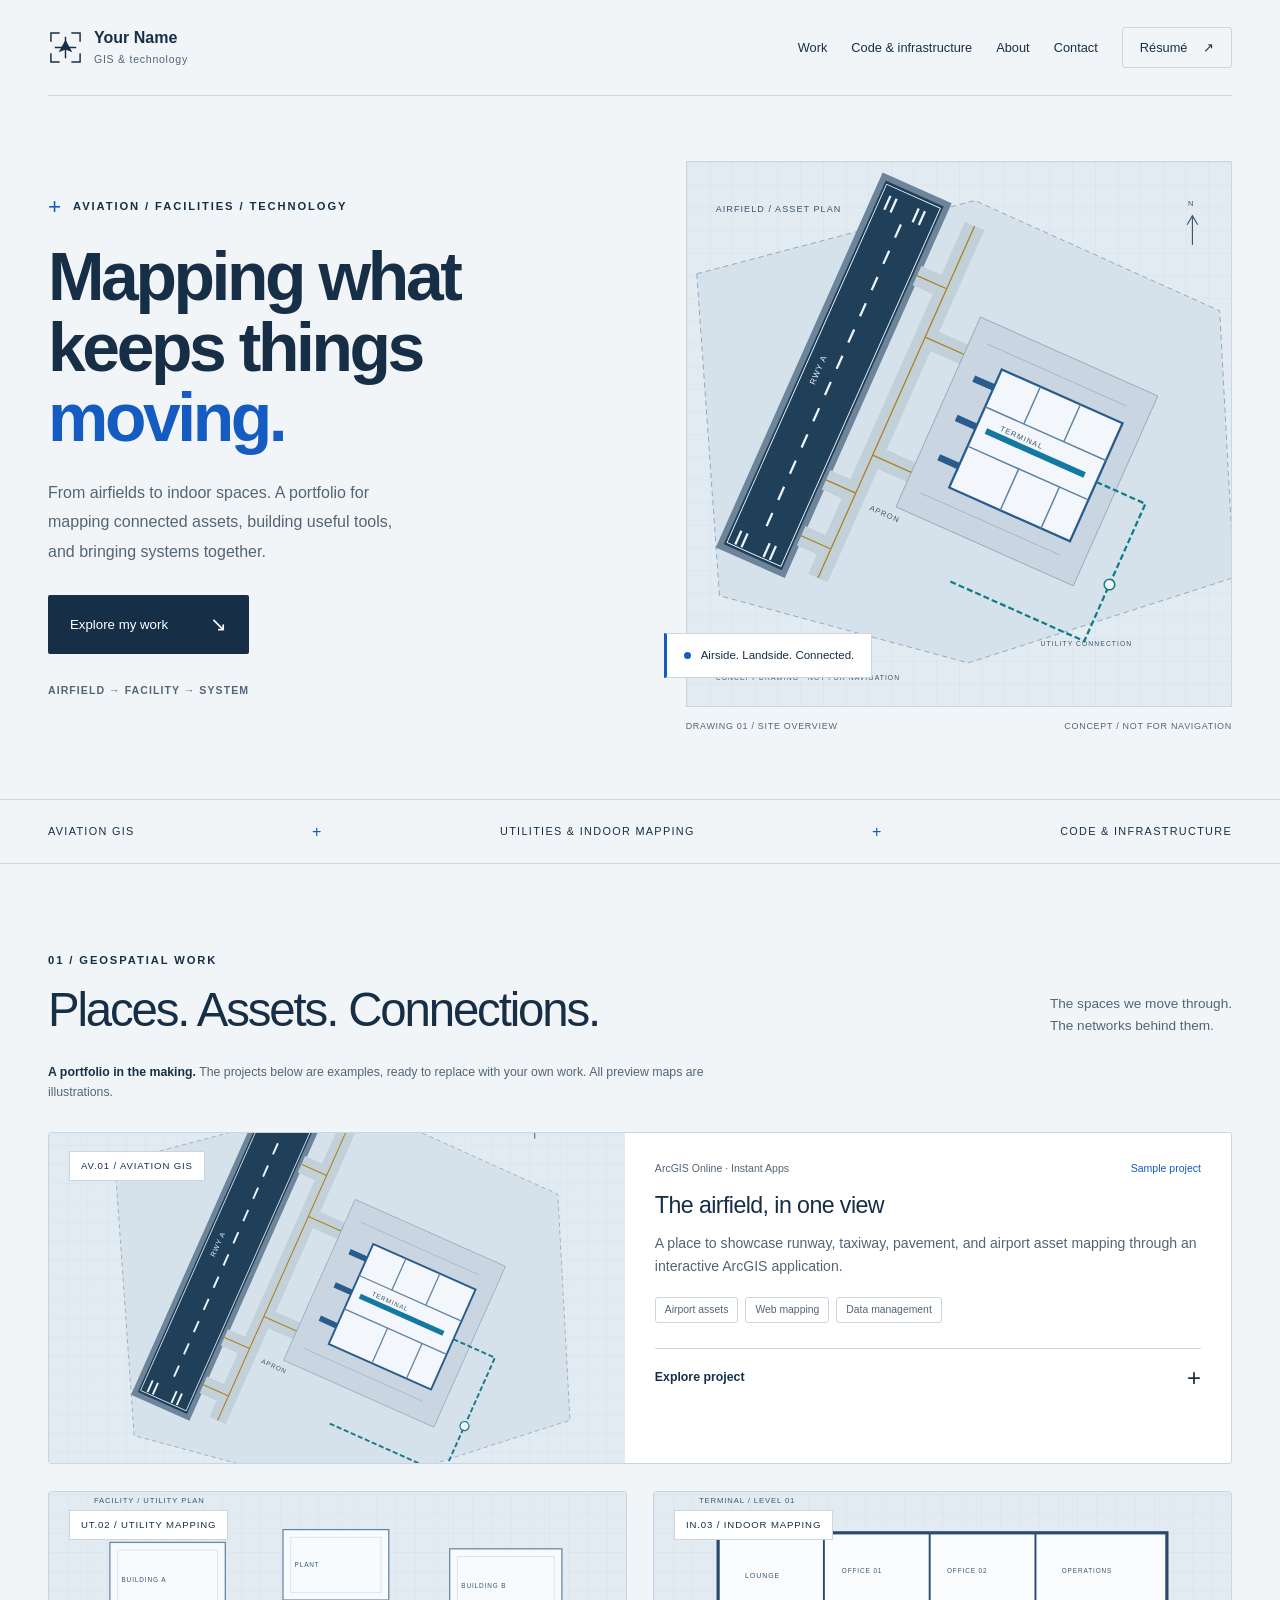
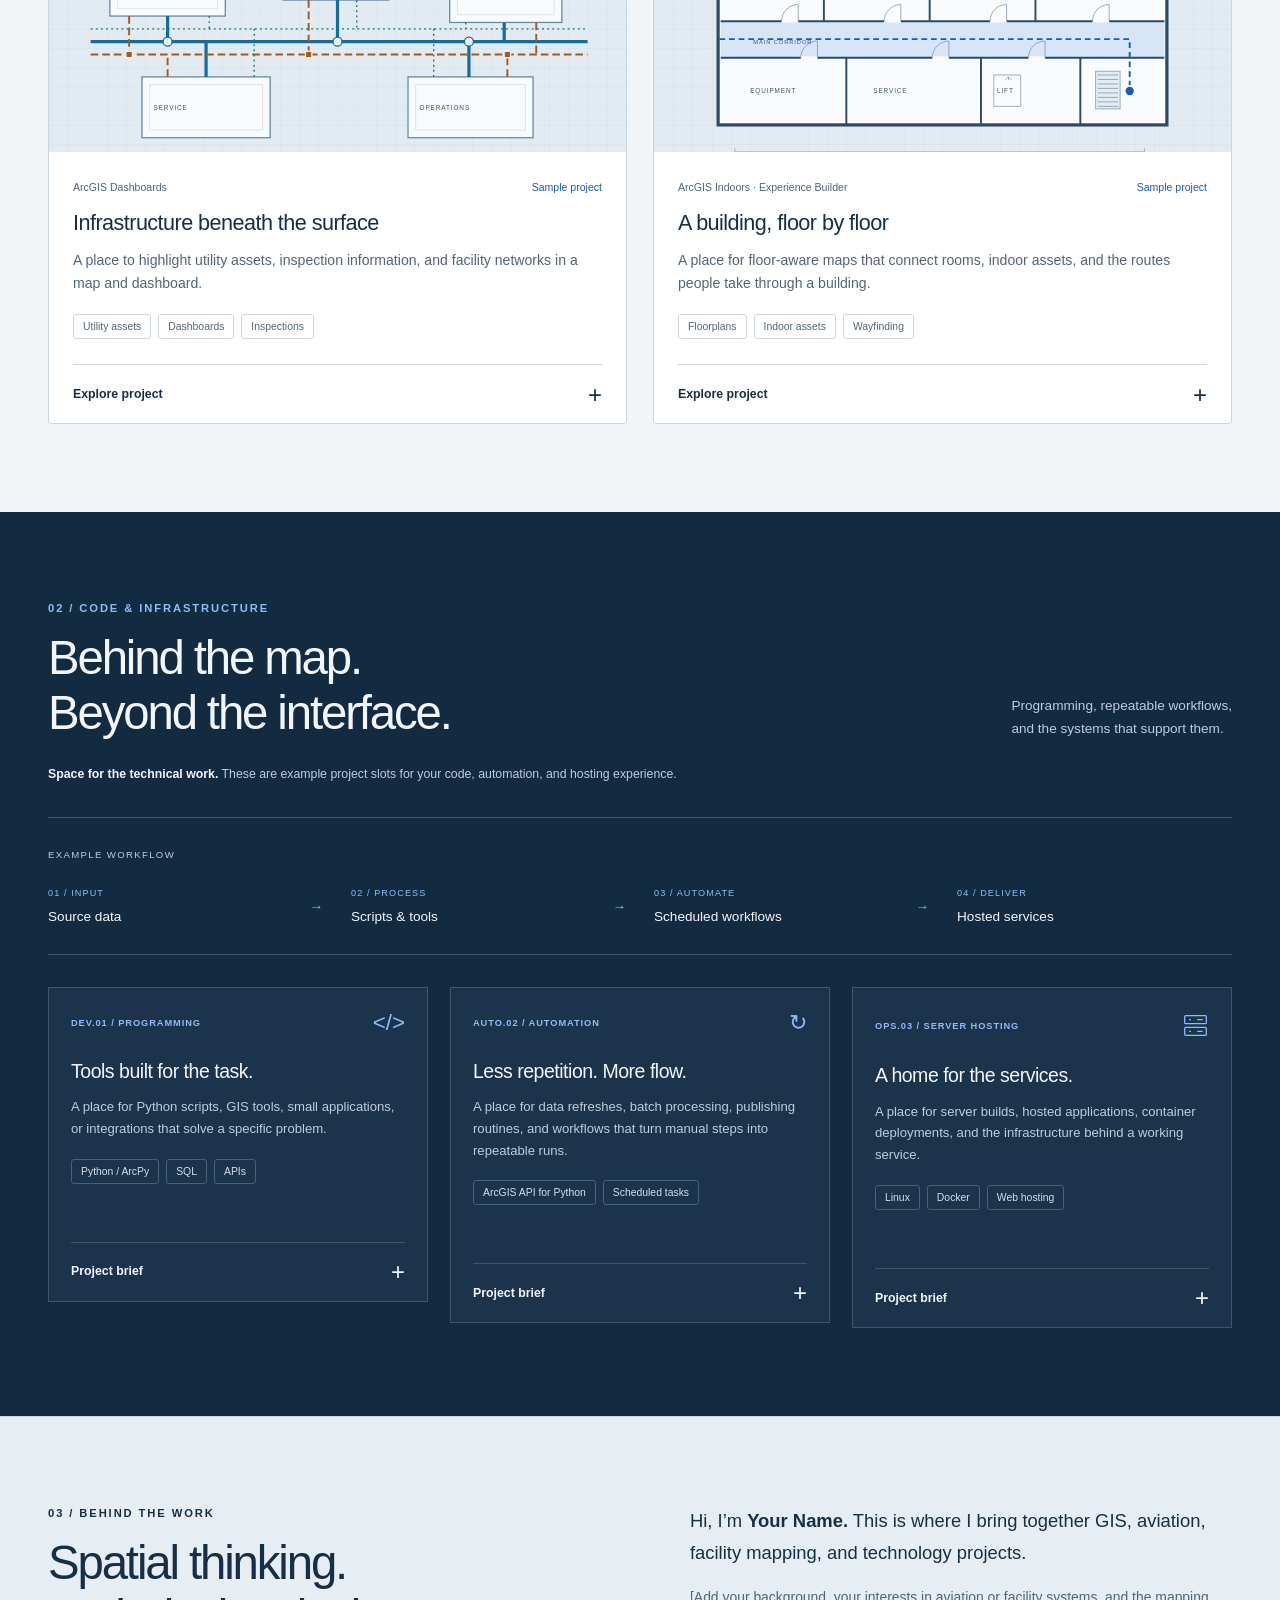
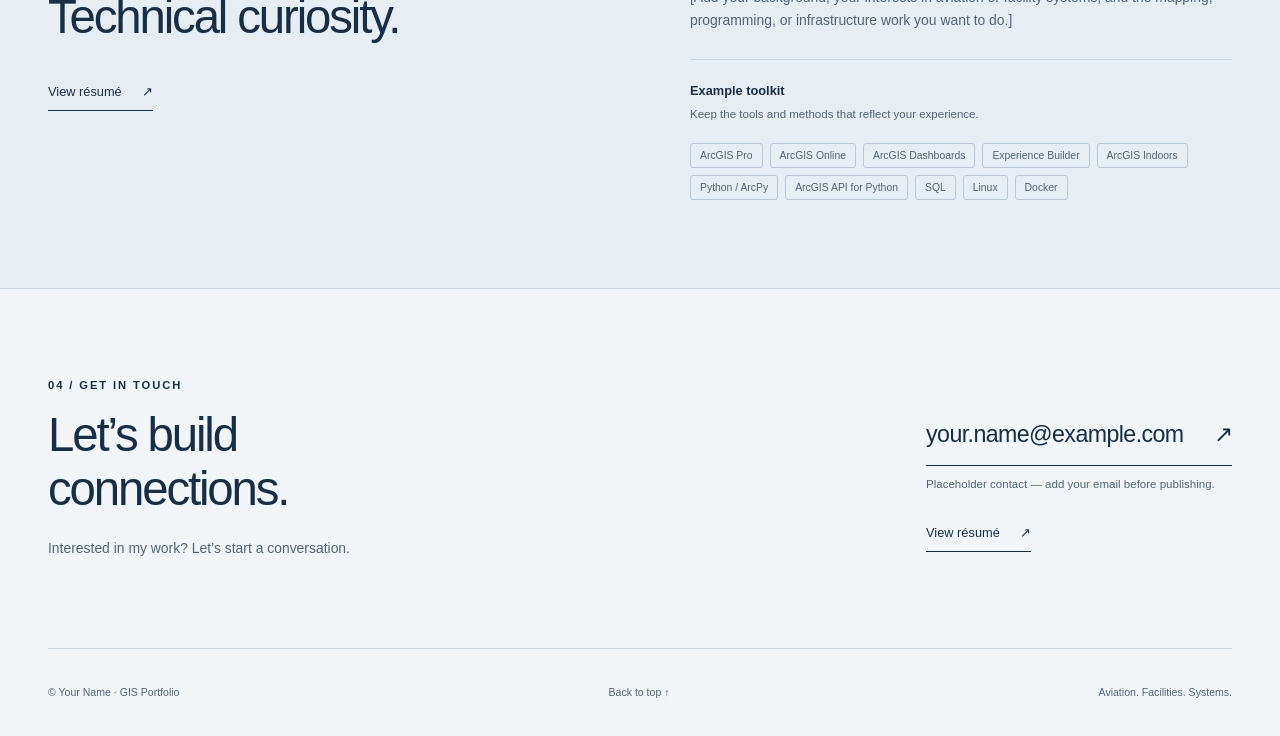
==== index.html @ e813aabb "Inital Template/Design Layout" ====
<!doctype html>
<html lang="en">
<head>
  <meta charset="utf-8">
  <meta name="viewport" content="width=device-width, initial-scale=1">
  <!-- PERSONALIZE: Update your name and description here and throughout the page. -->
  <title>Your Name — GIS Portfolio</title>
  <meta name="description" content="A GIS and technology portfolio by Your Name, focused on aviation, utilities, indoor mapping, programming, automation, and infrastructure.">
  <meta name="theme-color" content="#f2f5f7">
  <link rel="icon" href="assets/favicon.svg" type="image/svg+xml">
  <link rel="stylesheet" href="styles.css">
</head>
<body>
  <a class="skip-link" href="#main">Skip to content</a>
  <header class="site-header wrap">
    <a class="brand" href="./" aria-label="Your Name, home">
      <svg class="brand-mark" viewBox="0 0 36 36" fill="none" aria-hidden="true"><path d="M3 12V3h9m12 0h9v9M3 24v9h9m12 0h9v-9M18 7v22M7 18h22" stroke="currentColor" stroke-width="1.5"/><path d="m18 10 7 13-7-3-7 3Z" fill="currentColor"/></svg>
      <span>Your Name<span class="brand-subtitle">GIS &amp; technology</span></span>
    </a>
    <nav aria-label="Main navigation">
      <a href="#work">Work</a>
      <a href="#systems">Code &amp; infrastructure</a>
      <a href="#about">About</a>
      <a href="#contact">Contact</a>
      <a class="nav-resume" href="resume.html">Résumé <span aria-hidden="true">↗</span></a>
    </nav>
  </header>

  <main id="main">
    <section class="hero wrap" aria-labelledby="hero-title">
      <div class="hero-copy">
        <p class="eyebrow"><span class="tiny-cross" aria-hidden="true">+</span> Aviation / Facilities / Technology</p>
        <h1 id="hero-title">Mapping what<br>keeps things<br><span>moving.</span></h1>
        <p class="hero-description">From airfields to indoor spaces. A portfolio for mapping connected assets, building useful tools, and bringing systems together.</p>
        <a class="button" href="#work">Explore my work <span aria-hidden="true">↘</span></a>
        <p class="hero-footnote">AIRFIELD → FACILITY → SYSTEM</p>
      </div>
      <figure class="hero-map">
        <img src="assets/airfield.svg" width="900" height="720" alt="Conceptual airport site plan showing a runway, taxiway, terminal floorplan, and utility connections. Illustrative only; not for navigation.">
        <div class="map-label"><span class="map-dot" aria-hidden="true"></span> Airside. Landside. Connected.</div>
        <figcaption><span>DRAWING 01 / SITE OVERVIEW</span><span>CONCEPT / NOT FOR NAVIGATION</span></figcaption>
      </figure>
    </section>

    <div class="discipline-strip"><div class="wrap"><span>Aviation GIS</span><span aria-hidden="true">+</span><span>Utilities &amp; indoor mapping</span><span aria-hidden="true">+</span><span>Code &amp; infrastructure</span></div></div>

    <section class="work wrap section" id="work" aria-labelledby="work-title">
      <div class="section-heading"><div><p class="eyebrow">01 / Geospatial work</p><h2 id="work-title">Places. Assets. Connections.</h2></div><p>The spaces we move through.<br>The networks behind them.</p></div>
      <p class="template-note"><strong>A portfolio in the making.</strong> The projects below are examples, ready to replace with your own work. All preview maps are illustrations.</p>

      <!-- PROJECT 1: Duplicate an entire article to add a project. See README.md for embedding. -->
      <article class="project" id="project-web-map">
        <div class="project-preview"><img src="assets/airfield.svg" width="900" height="720" alt="Illustrative airport asset plan with a runway, parallel taxiway, apron, and terminal."><span class="preview-label">AV.01 / AVIATION GIS</span></div>
        <div class="project-body">
          <div class="project-meta"><span>ArcGIS Online · Instant Apps</span><span>Sample project</span></div>
          <h3>The airfield, in one view</h3>
          <p>A place to showcase runway, taxiway, pavement, and airport asset mapping through an interactive ArcGIS application.</p>
          <ul class="tags" aria-label="Example methods"><li>Airport assets</li><li>Web mapping</li><li>Data management</li></ul>
          <details class="project-details">
            <summary>Explore project <span class="disclosure-icon" aria-hidden="true">+</span></summary>
            <div class="project-expanded">
              <p class="eyebrow">Project brief</p><h4>Connecting airport assets to their location.</h4>
              <p>Describe your airport mapping project, your role, and the assets involved. Explain how you organized the data, checked its quality, and made it useful to the intended audience. Add your findings and limitations.</p>
              <div class="embed-placeholder"><span class="embed-symbol" aria-hidden="true">⌖</span><strong>Your interactive map goes here</strong><p>Replace this panel with your ArcGIS embed. Instructions are in the README.</p></div>
              <!-- EMBED 1: Delete the placeholder div above, replace PASTE_EMBED_URL_HERE below
                   with the src URL from ArcGIS's iframe embed code, then uncomment both elements.
              <iframe class="arcgis-embed" src="PASTE_EMBED_URL_HERE" title="Interactive airport asset map" loading="lazy" allowfullscreen></iframe>
              <a class="text-link" href="PASTE_PUBLIC_APP_URL_HERE" target="_blank" rel="noopener noreferrer">Open full-screen map <span aria-hidden="true">↗</span><span class="sr-only"> (opens in a new tab)</span></a>
              -->
              <dl class="project-facts"><div><dt>Tools</dt><dd>Example: ArcGIS Pro, ArcGIS Online</dd></div><div><dt>Data &amp; credits</dt><dd>Add source names, dates, and attribution.</dd></div></dl>
            </div>
          </details>
        </div>
      </article>

      <div class="project-grid">
        <article class="project" id="project-dashboard">
          <div class="project-preview"><img src="assets/utilities.svg" width="900" height="520" alt="Conceptual utility plan with separately labeled water, power, and communications routes connecting facility buildings."><span class="preview-label">UT.02 / UTILITY MAPPING</span></div>
          <div class="project-body">
            <div class="project-meta"><span>ArcGIS Dashboards</span><span>Sample project</span></div>
            <h3>Infrastructure beneath the surface</h3>
            <p>A place to highlight utility assets, inspection information, and facility networks in a map and dashboard.</p>
            <ul class="tags" aria-label="Example methods"><li>Utility assets</li><li>Dashboards</li><li>Inspections</li></ul>
            <details class="project-details">
              <summary>Explore project <span class="disclosure-icon" aria-hidden="true">+</span></summary>
              <div class="project-expanded">
                <h4>Where are the assets, and how do they connect?</h4><p>Describe the utility systems you mapped, how you structured asset and inspection data, and the questions your dashboard helps answer. Explain your role, data quality checks, and project limitations.</p>
                <div class="embed-placeholder"><span class="embed-symbol" aria-hidden="true">▥</span><strong>Your dashboard goes here</strong><p>Add your public ArcGIS Dashboard using the snippet in this section’s HTML.</p></div>
                <!-- EMBED 2: Delete the placeholder above, replace both URLs, and uncomment.
                <iframe class="arcgis-embed" src="https://www.arcgis.com/apps/dashboards/YOUR_DASHBOARD_ID" title="Utility asset dashboard" loading="lazy" allowfullscreen></iframe>
                <a class="text-link" href="https://www.arcgis.com/apps/dashboards/YOUR_DASHBOARD_ID" target="_blank" rel="noopener noreferrer">Open full-screen dashboard ↗<span class="sr-only"> (opens in a new tab)</span></a>
                -->
              </div>
            </details>
          </div>
        </article>
        <article class="project" id="project-indoors">
          <div class="project-preview"><img src="assets/floorplan.svg" width="900" height="520" alt="Illustrative indoor floorplan with labeled rooms, an accessible corridor route, stairs, and an elevator."><span class="preview-label">IN.03 / INDOOR MAPPING</span></div>
          <div class="project-body">
            <div class="project-meta"><span>ArcGIS Indoors · Experience Builder</span><span>Sample project</span></div>
            <h3>A building, floor by floor</h3>
            <p>A place for floor-aware maps that connect rooms, indoor assets, and the routes people take through a building.</p>
            <ul class="tags" aria-label="Example methods"><li>Floorplans</li><li>Indoor assets</li><li>Wayfinding</li></ul>
            <details class="project-details">
              <summary>Explore project <span class="disclosure-icon" aria-hidden="true">+</span></summary>
              <div class="project-expanded">
                <h4>From building drawings to usable indoor maps.</h4><p>Explain how you prepared floorplans, organized levels and spaces, and connected indoor assets to their locations. Add your role, source drawing credits, and what the finished map helps people do.</p>
                <div class="embed-placeholder"><span class="embed-symbol" aria-hidden="true">≋</span><strong>Your indoor mapping app goes here</strong><p>Add your published ArcGIS app using the snippet in this section’s HTML.</p></div>
                <!-- EMBED 3: Delete the placeholder above, replace both URLs, and uncomment.
                <iframe class="arcgis-embed" src="PASTE_PUBLIC_INDOOR_APP_URL_HERE" title="Interactive indoor facility map" loading="lazy" allowfullscreen></iframe>
                <a class="text-link" href="PASTE_PUBLIC_INDOOR_APP_URL_HERE" target="_blank" rel="noopener noreferrer">Open full-screen indoor map ↗<span class="sr-only"> (opens in a new tab)</span></a>
                -->
              </div>
            </details>
          </div>
        </article>
      </div>
    </section>

    <section class="systems-section" id="systems" aria-labelledby="systems-title"><div class="wrap section">
      <div class="section-heading"><div><p class="eyebrow">02 / Code &amp; infrastructure</p><h2 id="systems-title">Behind the map.<br>Beyond the interface.</h2></div><p>Programming, repeatable workflows,<br>and the systems that support them.</p></div>
      <p class="template-note"><strong>Space for the technical work.</strong> These are example project slots for your code, automation, and hosting experience.</p>
      <div class="workflow" aria-label="Illustrative workflow: source data to scripts and tools, scheduled workflows, and hosted services">
        <span class="workflow-label">EXAMPLE WORKFLOW</span>
        <ol><li><span>01 / INPUT</span>Source data</li><li><span>02 / PROCESS</span>Scripts &amp; tools</li><li><span>03 / AUTOMATE</span>Scheduled workflows</li><li><span>04 / DELIVER</span>Hosted services</li></ol>
      </div>
      <div class="systems-grid">
        <!-- TECH PROJECTS: Replace the example brief and add repository/documentation links in each card. -->
        <article class="system-card">
          <div class="system-card-top"><span class="eyebrow">DEV.01 / Programming</span><span class="system-symbol" aria-hidden="true">&lt;/&gt;</span></div>
          <h3>Tools built for the task.</h3><p>A place for Python scripts, GIS tools, small applications, or integrations that solve a specific problem.</p>
          <ul class="tags" aria-label="Example technologies"><li>Python / ArcPy</li><li>SQL</li><li>APIs</li></ul>
          <details class="project-details"><summary>Project brief <span class="disclosure-icon" aria-hidden="true">+</span></summary><div class="project-expanded"><h4>Show the problem and the code.</h4><p>Add the problem you solved, your implementation, inputs and outputs, and an example of the tool in use. Link to a repository or a documented code sample you can share.</p>
          <!-- PERSONALIZE: Replace the URL and uncomment when you have a public repository.
          <a class="text-link" href="PASTE_REPOSITORY_URL_HERE" target="_blank" rel="noopener noreferrer">View repository ↗<span class="sr-only"> (opens in a new tab)</span></a>
          -->
          </div></details>
        </article>
        <article class="system-card">
          <div class="system-card-top"><span class="eyebrow">AUTO.02 / Automation</span><span class="system-symbol" aria-hidden="true">↻</span></div>
          <h3>Less repetition. More flow.</h3><p>A place for data refreshes, batch processing, publishing routines, and workflows that turn manual steps into repeatable runs.</p>
          <ul class="tags" aria-label="Example technologies"><li>ArcGIS API for Python</li><li>Scheduled tasks</li></ul>
          <details class="project-details"><summary>Project brief <span class="disclosure-icon" aria-hidden="true">+</span></summary><div class="project-expanded"><h4>Make the workflow visible.</h4><p>Explain the trigger, processing steps, validation, logging, and recovery behavior. Include a workflow diagram or script and describe a result you can demonstrate.</p>
          <!-- PERSONALIZE: Replace the URL and uncomment when documentation is ready.
          <a class="text-link" href="PASTE_WORKFLOW_DOCUMENTATION_URL_HERE" target="_blank" rel="noopener noreferrer">View workflow ↗<span class="sr-only"> (opens in a new tab)</span></a>
          -->
          </div></details>
        </article>
        <article class="system-card">
          <div class="system-card-top"><span class="eyebrow">OPS.03 / Server hosting</span><svg class="system-symbol" viewBox="0 0 30 30" fill="none" aria-hidden="true"><rect x="3" y="4" width="24" height="9" rx="1"/><rect x="3" y="17" width="24" height="9" rx="1"/><path d="M8 8.5h2m-2 13h2M17 8.5h6m-6 13h6"/></svg></div>
          <h3>A home for the services.</h3><p>A place for server builds, hosted applications, container deployments, and the infrastructure behind a working service.</p>
          <ul class="tags" aria-label="Example technologies"><li>Linux</li><li>Docker</li><li>Web hosting</li></ul>
          <details class="project-details"><summary>Project brief <span class="disclosure-icon" aria-hidden="true">+</span></summary><div class="project-expanded"><h4>Explain how the system fits together.</h4><p>Describe your hosting environment, deployment process, networking, monitoring, and backup approach. Add a sanitized architecture diagram and your contribution.</p>
          <!-- PERSONALIZE: Replace the URL and uncomment when documentation is ready.
          <a class="text-link" href="PASTE_ARCHITECTURE_DOCUMENTATION_URL_HERE" target="_blank" rel="noopener noreferrer">View architecture ↗<span class="sr-only"> (opens in a new tab)</span></a>
          -->
          </div></details>
        </article>
      </div>
    </div></section>

    <section class="about-section" id="about" aria-labelledby="about-title"><div class="wrap about-layout section">
      <div><p class="eyebrow">03 / Behind the work</p><h2 id="about-title">Spatial thinking.<br>Technical curiosity.</h2><a class="text-link" href="resume.html">View résumé <span aria-hidden="true">↗</span></a></div>
      <div class="about-copy">
        <!-- PERSONALIZE: Replace the following paragraph with your own biography. -->
        <p class="intro">Hi, I’m <strong>Your Name.</strong> This is where I bring together GIS, aviation, facility mapping, and technology projects.</p>
        <p class="placeholder-copy">[Add your background, your interests in aviation or facility systems, and the mapping, programming, or infrastructure work you want to do.]</p>
        <div class="toolkit"><h3>Example toolkit</h3><p class="small-copy">Keep the tools and methods that reflect your experience.</p><ul class="tags"><li>ArcGIS Pro</li><li>ArcGIS Online</li><li>ArcGIS Dashboards</li><li>Experience Builder</li><li>ArcGIS Indoors</li><li>Python / ArcPy</li><li>ArcGIS API for Python</li><li>SQL</li><li>Linux</li><li>Docker</li></ul></div>
      </div>
    </div></section>

    <section class="contact wrap section" id="contact" aria-labelledby="contact-title">
      <p class="eyebrow">04 / Get in touch</p><div class="contact-layout"><div><h2 id="contact-title">Let’s build<br>connections.</h2><p>Interested in my work? Let’s start a conversation.</p></div>
      <div class="contact-links">
        <!-- PERSONALIZE: Replace the example email. Add your LinkedIn, GitHub, or AGOL profile here. -->
        <a class="contact-email" href="mailto:your.name@example.com">your.name@example.com <span aria-hidden="true">↗</span></a>
        <p class="small-copy">Placeholder contact — add your email before publishing.</p>
        <a class="text-link" href="resume.html">View résumé <span aria-hidden="true">↗</span></a>
      </div></div>
    </section>
  </main>
  <footer class="wrap site-footer"><p>© Your Name · GIS Portfolio</p><a href="#main">Back to top <span aria-hidden="true">↑</span></a><p>Aviation. Facilities. Systems.</p></footer>
</body>
</html>
---- styles.css ----
/* Personalize the palette here. Everything works without a build step or JavaScript. */
:root {
  color-scheme: light;
  --paper: #f2f5f7;
  --ink: #172f46;
  --muted: #526576;
  --line: #ccd6df;
  --accent: #145bc2;
  --soft: #e6edf3;
  --white: #ffffff;
  --font: -apple-system, BlinkMacSystemFont, "Segoe UI", Helvetica, Arial, sans-serif;
}
* { box-sizing: border-box; }
html { scroll-behavior: smooth; scroll-padding-top: 2rem; }
body { margin: 0; background: var(--paper); color: var(--ink); font: 1rem/1.65 var(--font); -webkit-font-smoothing: antialiased; }
a { color: inherit; text-underline-offset: .25em; }
button, a, summary { -webkit-tap-highlight-color: transparent; }
a:focus-visible, summary:focus-visible { outline: 3px solid var(--accent); outline-offset: 5px; }
::selection { background: #c9dffa; color: #172f46; }
img { display: block; max-width: 100%; height: auto; }
figure, p, h1, h2, h3, h4 { margin: 0; }
.wrap { width: min(1200px, calc(100% - 96px)); margin-inline: auto; }
.section { padding-block: 88px; }
.eyebrow { font: 600 .7rem/1.6 var(--font); text-transform: uppercase; letter-spacing: .17em; }
.site-header { display: flex; align-items: center; justify-content: space-between; gap: 24px; padding-block: 27px; border-bottom: 1px solid var(--line); }
.brand { display: inline-flex; align-items: center; gap: 11px; text-decoration: none; line-height: 1.3; font-weight: 650; }
.brand-mark { width: 35px; height: 35px; }
.brand-subtitle { display: block; font-size: .66rem; letter-spacing: .07em; font-weight: 400; color: var(--muted); margin-top: 4px; }
nav { display: flex; align-items: center; gap: 24px; }
nav a { padding-block: 10px; font-size: .8rem; text-decoration: none; }
nav a:hover { color: var(--accent); text-decoration: underline; }
nav .nav-resume { border: 1px solid var(--line); padding: 9px 17px; border-radius: 3px; }
.nav-resume span { margin-inline-start: 12px; }
.hero { display: grid; grid-template-columns: 1.05fr 1fr; align-items: center; gap: 64px; padding-block: 65px; }
.hero .eyebrow { display: flex; align-items: center; gap: 10px; }
.tiny-cross { font-size: 1.4rem; line-height: 1; color: var(--accent); font-weight: 400; }
h1 { font-size: clamp(3.3rem, 5.3vw, 4.8rem); line-height: 1.04; font-weight: 650; letter-spacing: -.05em; margin-block: 24px; }
h1 span { color: var(--accent); }
.hero-description { font-size: 1rem; color: var(--muted); max-width: 365px; line-height: 1.85; }
.button { display: inline-flex; gap: 42px; align-items: center; justify-content: space-between; background: var(--ink); color: var(--white); text-decoration: none; padding: 13px 22px; font-size: .83rem; margin-top: 29px; border-radius: 2px; transition: background .2s; }
.button:hover { background: var(--accent); }
.button span { font-size: 1.25rem; }
.hero-footnote { margin-top: 29px; color: var(--muted); font: 600 .66rem/1.5 var(--font); letter-spacing: .1em; }
.hero-map { position: relative; min-width: 0; }
.hero-map > img { width: 100%; aspect-ratio: 1; object-fit: cover; border: 1px solid var(--line); }
.map-label { position: absolute; bottom: 56px; inset-inline-start: -22px; background: var(--white); border: 1px solid var(--line); border-inline-start: 3px solid var(--accent); padding: 12px 17px; font-size: .72rem; display: flex; gap: 10px; align-items: center; }
.map-dot { background: var(--accent); width: 7px; height: 7px; border-radius: 50%; }
.hero-map figcaption { display: flex; justify-content: space-between; gap: 12px; font: 500 .56rem/1.6 var(--font); letter-spacing: .08em; color: var(--muted); padding-top: 12px; }
.discipline-strip { border-block: 1px solid var(--line); }
.discipline-strip .wrap { display: flex; justify-content: space-between; align-items: center; gap: 20px; padding-block: 19px; font: .68rem/1.6 var(--font); letter-spacing: .12em; text-transform: uppercase; }
.discipline-strip span[aria-hidden] { font-size: 1rem; color: var(--accent); }
.section-heading { display: flex; justify-content: space-between; align-items: end; gap: 25px; margin-bottom: 24px; }
h2 { font-size: clamp(2.2rem, 3.7vw, 3.1rem); font-weight: 500; line-height: 1.15; letter-spacing: -.045em; margin-top: 13px; }
.section-heading > p { font-size: .85rem; color: var(--muted); }
.template-note { margin-bottom: 30px; font-size: .77rem; color: var(--muted); max-width: 690px; }
.template-note strong { color: var(--ink); font-weight: 600; }
.project { min-width: 0; background: var(--white); border: 1px solid var(--line); border-radius: 3px; overflow: hidden; }
.project-preview { position: relative; overflow: hidden; background: #e1eaf2; }
.project-preview img { width: 100%; height: 310px; object-fit: cover; }
.preview-label { position: absolute; top: 18px; inset-inline-start: 20px; background: var(--white); border: 1px solid var(--line); padding: 6px 11px; font-size: .6rem; letter-spacing: .09em; }
.project-body { padding: 27px 30px 0; }
.project-meta { display: flex; flex-wrap: wrap; gap: 8px 24px; justify-content: space-between; color: var(--muted); font-size: .66rem; }
.project-meta span:last-child { color: var(--accent); }
h3 { font-size: 1.45rem; font-weight: 500; letter-spacing: -.025em; line-height: 1.3; margin-block: 12px; }
.project-body > p { color: var(--muted); font-size: .88rem; max-width: 670px; }
.tags { list-style: none; display: flex; flex-wrap: wrap; padding: 0; margin: 19px 0 25px; gap: 7px; }
.tags li { border: 1px solid var(--line); border-radius: 3px; padding: 3px 9px; font-size: .65rem; color: var(--muted); }
.project-details { border-top: 1px solid var(--line); }
summary { display: flex; align-items: center; justify-content: space-between; gap: 20px; min-height: 58px; cursor: pointer; font-size: .77rem; font-weight: 600; list-style: none; }
summary::-webkit-details-marker { display: none; }
summary:hover { color: var(--accent); }
.disclosure-icon { font-size: 1.5rem; font-weight: 400; transition: transform .2s; }
details[open] .disclosure-icon { transform: rotate(45deg); }
.project-expanded { border-top: 1px solid var(--line); padding-block: 24px 28px; }
.project-expanded h4 { font-size: 1.1rem; font-weight: 600; margin-bottom: 9px; }
.project-expanded .eyebrow { margin-bottom: 8px; }
.project-expanded p { font-size: .85rem; color: var(--muted); }
.project-expanded .text-link { margin-top: 16px; }
.embed-placeholder { display: flex; flex-direction: column; align-items: center; justify-content: center; text-align: center; gap: 8px; background: var(--paper); border: 1px dashed #adbdcc; min-height: 250px; padding: 30px; margin-block: 22px; }
.embed-placeholder strong { font-size: .9rem; font-weight: 500; }
.embed-placeholder p { max-width: 310px; font-size: .75rem; }
.embed-symbol { font-size: 2rem; color: var(--accent); }
/* All three ArcGIS types use this responsive embed frame. */
.arcgis-embed { display: block; border: 1px solid var(--line); width: 100%; height: 600px; margin-top: 22px; background: var(--soft); }
.arcgis-embed-story { height: 700px; }
.project-facts { display: grid; grid-template-columns: 1fr 1fr; gap: 20px; font-size: .75rem; border-top: 1px solid var(--line); margin: 24px 0 0; padding-top: 18px; }
.project-facts dt { font-weight: 600; margin-bottom: 5px; }
.project-facts dd { margin: 0; color: var(--muted); }
.project-grid { display: grid; grid-template-columns: 1fr 1fr; align-items: start; gap: 26px; margin-top: 27px; }
.project-grid .project-preview img { height: 260px; }
.project-grid .project-body { padding-inline: 24px; }
.project-grid h3 { font-size: 1.35rem; }
.about-section { background: var(--soft); border-block: 1px solid var(--line); }
.about-layout { display: grid; grid-template-columns: 1fr 1fr; gap: 100px; }
.about-layout h2 { margin-bottom: 28px; }
.text-link { display: inline-flex; gap: 20px; align-items: center; text-decoration: none; border-bottom: 1px solid var(--ink); padding-block: 8px; font-size: .8rem; }
.text-link:hover { color: var(--accent); border-color: var(--accent); }
.about-copy .intro { font-size: 1.15rem; line-height: 1.75; }
.intro strong { font-weight: 600; }
.placeholder-copy { margin-top: 17px; font-size: .87rem; color: var(--muted); }
.toolkit { margin-top: 27px; padding-top: 23px; border-top: 1px solid var(--line); }
.toolkit h3 { font-size: .8rem; font-weight: 600; margin: 0 0 5px; letter-spacing: 0; }
.toolkit .tags { margin-bottom: 0; }
.toolkit .tags li { border-color: #b9c9d8; }
.small-copy { font-size: .72rem; color: var(--muted); }
.contact-layout { display: flex; justify-content: space-between; align-items: center; gap: 50px; }
.contact h2 { margin-bottom: 20px; }
.contact-layout > div > p:not(.small-copy) { font-size: .87rem; color: var(--muted); }
.contact-links { min-width: 0; }
.contact-email { display: flex; gap: 30px; justify-content: space-between; font-size: clamp(1rem, 2vw, 1.45rem); letter-spacing: -.025em; border-bottom: 1px solid var(--ink); padding-block: 12px; text-decoration: none; overflow-wrap: anywhere; }
.contact-email:hover { color: var(--accent); }
.contact-links .small-copy { margin-top: 9px; }
.contact-links .text-link { margin-top: 20px; }
.site-footer { border-top: 1px solid var(--line); display: flex; align-items: center; justify-content: space-between; gap: 22px; padding-block: 25px; color: var(--muted); font-size: .66rem; }
.site-footer a { padding-block: 10px; text-decoration: none; }
.site-footer a:hover { text-decoration: underline; }
.skip-link { position: absolute; top: -100px; inset-inline-start: 20px; background: var(--ink); color: var(--white); padding: 12px 20px; z-index: 10; }
.skip-link:focus { top: 12px; }
.sr-only { position: absolute; width: 1px; height: 1px; padding: 0; margin: -1px; overflow: hidden; clip-path: inset(50%); white-space: nowrap; border: 0; }
/* The HTML résumé is usable now; replace its link with a PDF when ready. */
.resume-page { max-width: 850px; padding-block: 60px; }
.resume-page h1 { font-size: 3rem; margin-block: 35px 5px; }
.resume-page h2 { font-size: 1.35rem; margin: 0 0 15px; }
.resume-page section { padding-block: 28px; border-top: 1px solid var(--line); }
.resume-page > p { margin-bottom: 25px; }
.resume-page section p { color: var(--muted); margin-top: 8px; }
.resume-note { padding: 15px 20px; background: var(--soft); font-size: .85rem; }
.resume-subtitle { color: var(--muted); }
.systems-section { background: #132b41; color: #f2f6fb; }
.systems-section .section-heading > p, .systems-section .template-note { color: #bdcddd; }
.systems-section .template-note strong { color: #f2f6fb; }
.systems-section .eyebrow { color: #8fbbf7; }
.workflow { border-block: 1px solid #40566b; padding-block: 22px 26px; margin-block: 32px; }
.workflow-label { font-size: .6rem; letter-spacing: .14em; color: #bdcddd; }
.workflow ol { list-style: none; padding: 0; margin: 20px 0 0; display: grid; grid-template-columns: repeat(4, 1fr); gap: 28px; }
.workflow li { position: relative; font-size: .85rem; }
.workflow li span { display: block; margin-bottom: 5px; color: #8fbbf7; font-size: .57rem; letter-spacing: .12em; }
.workflow li:not(:last-child)::after { content: "→"; position: absolute; inset-inline-end: 0; top: 10px; color: #8fbbf7; }
.systems-grid { display: grid; grid-template-columns: repeat(3, minmax(0, 1fr)); gap: 22px; align-items: start; }
.system-card { min-width: 0; padding: 24px 22px 0; border: 1px solid #40566b; background: #1b344b; }
.system-card-top { display: flex; align-items: center; justify-content: space-between; gap: 14px; }
.system-card-top .eyebrow { font-size: .58rem; letter-spacing: .1em; }
.system-symbol { color: #8fbbf7; font-size: 1.4rem; font-weight: 500; line-height: 1; }
svg.system-symbol { width: 27px; height: 27px; stroke: currentColor; stroke-width: 1.4; }
.system-card h3 { font-size: 1.22rem; margin-top: 24px; }
.system-card > p, .system-card .project-expanded p { font-size: .82rem; color: #bdcddd; }
.system-card .tags { min-height: 58px; align-content: start; }
.system-card .tags li { color: #d2dfed; border-color: #48617a; }
.system-card .project-details, .system-card .project-expanded { border-color: #40566b; }
.system-card summary:hover { color: #a6ceff; }
.system-card .text-link { border-color: #a6ceff; }
.systems-section :focus-visible { outline-color: #a6ceff; }
@media (min-width: 1000px) {
  .work > .project { display: grid; grid-template-columns: .95fr 1fr; align-items: start; }
  .work > .project .project-preview { height: 100%; min-height: 330px; }
  .work > .project .project-preview img { height: 100%; position: absolute; inset: 0; }
}
@media (max-width: 900px) {
  .wrap { width: calc(100% - 56px); }
  .hero { gap: 35px; }
  h1 { font-size: clamp(2.8rem, 5.6vw, 4rem); }
  .hero-description { font-size: .9rem; }
  .map-label { inset-inline-start: -12px; font-size: .62rem; padding: 10px; }
  .hero-map figcaption { font-size: .48rem; }
  .section { padding-block: 65px; }
  .about-layout { gap: 55px; }
  nav { gap: 15px; }
  .systems-grid { grid-template-columns: 1fr; }
  .system-card .tags { min-height: 0; }
  .site-header { flex-wrap: wrap; }
  nav { flex-wrap: wrap; }
}
@media (max-width: 650px) {
  .wrap { width: calc(100% - 40px); }
  .site-header { position: relative; flex-wrap: wrap; gap: 17px; padding-block: 20px 13px; }
  .brand { font-size: .95rem; }
  nav { width: 100%; justify-content: space-between; gap: 12px; }
  nav a { font-size: .75rem; }
  nav .nav-resume { position: absolute; inset-inline-end: 0; top: 24px; padding: 8px 12px; }
  .hero { grid-template-columns: 1fr; padding-block: 43px 35px; gap: 35px; }
  h1 { font-size: clamp(3rem, 11vw, 4.5rem); }
  .hero-description { max-width: 400px; font-size: .97rem; }
  .hero-footnote { margin-top: 22px; }
  .hero-map > img { aspect-ratio: 1; }
  .hero-map figcaption { font-size: .52rem; }
  .map-label { bottom: 48px; inset-inline-start: 14px; font-size: .68rem; }
  .discipline-strip .wrap { gap: 10px; flex-wrap: wrap; justify-content: center; font-size: .58rem; letter-spacing: .04em; text-align: center; padding-block: 16px; }
  .discipline-strip span[aria-hidden] { font-size: .7rem; }
  .section { padding-block: 50px; }
  .section-heading { align-items: start; flex-direction: column; gap: 17px; }
  .project-grid { grid-template-columns: 1fr; gap: 24px; margin-top: 24px; }
  .project-preview img, .project-grid .project-preview img { height: 230px; }
  .project-body, .project-grid .project-body { padding: 22px 20px 0; }
  h3 { font-size: 1.3rem; }
  .project-meta { font-size: .63rem; }
  .about-layout { grid-template-columns: 1fr; gap: 30px; }
  .about-layout h2 { margin-bottom: 17px; }
  .contact-layout { flex-direction: column; align-items: stretch; gap: 25px; }
  .contact-email { font-size: 1.1rem; }
  .site-footer { flex-wrap: wrap; gap: 8px 20px; }
  .site-footer > p:last-child { width: 100%; }
  .arcgis-embed { height: 500px; }
  .arcgis-embed-story { height: 650px; }
  .project-facts { grid-template-columns: 1fr; }
  .workflow ol { grid-template-columns: 1fr 1fr; gap: 24px; }
  .workflow li:nth-child(2)::after { content: none; }
  .system-card { padding-inline: 20px; }
}
@media (prefers-reduced-motion: reduce) {
  html { scroll-behavior: auto; }
  *, *::before, *::after { transition: none !important; }
}
@media print {
  body { background: white; color: black; }
  .resume-page { width: 100%; max-width: none; padding: 0; }
  .resume-back, .resume-note { display: none; }
  .resume-page section { break-inside: avoid; }
  .resume-page h1 { margin-top: 0; }
  a { color: black; }
}
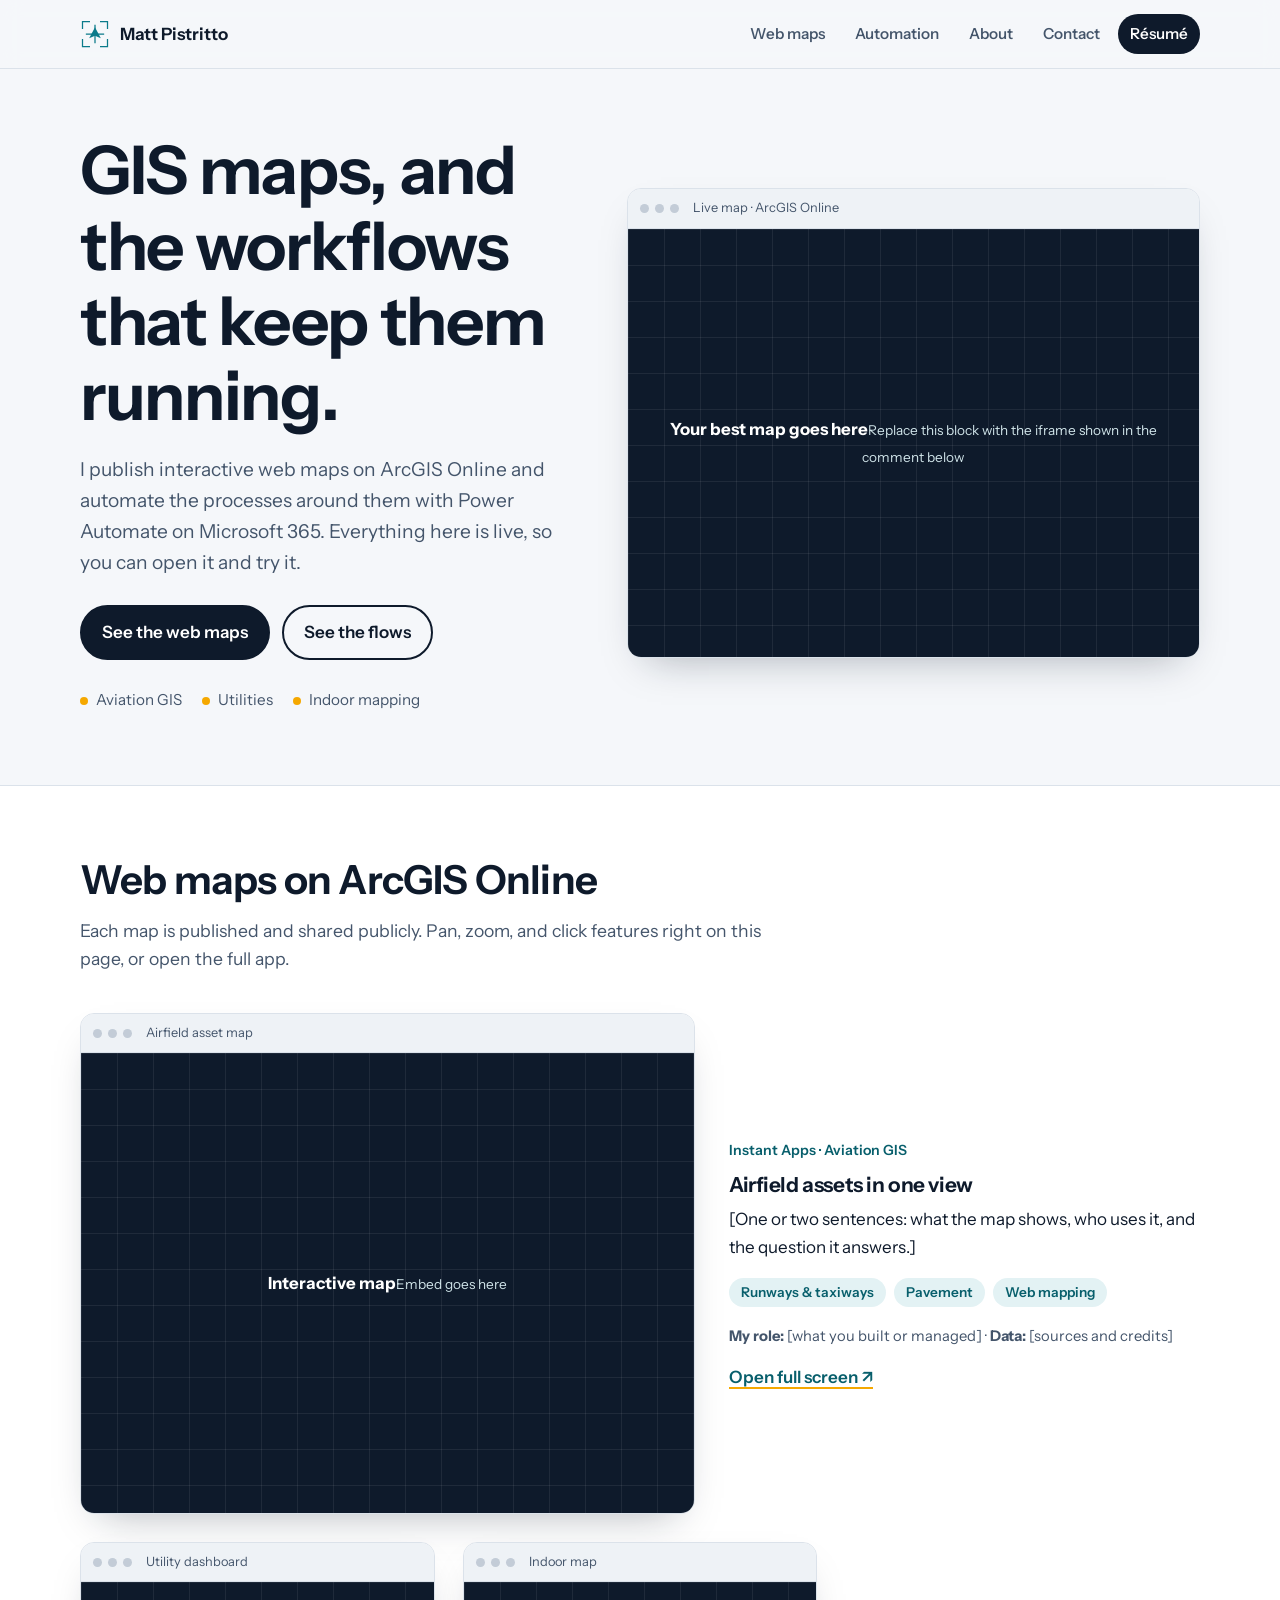
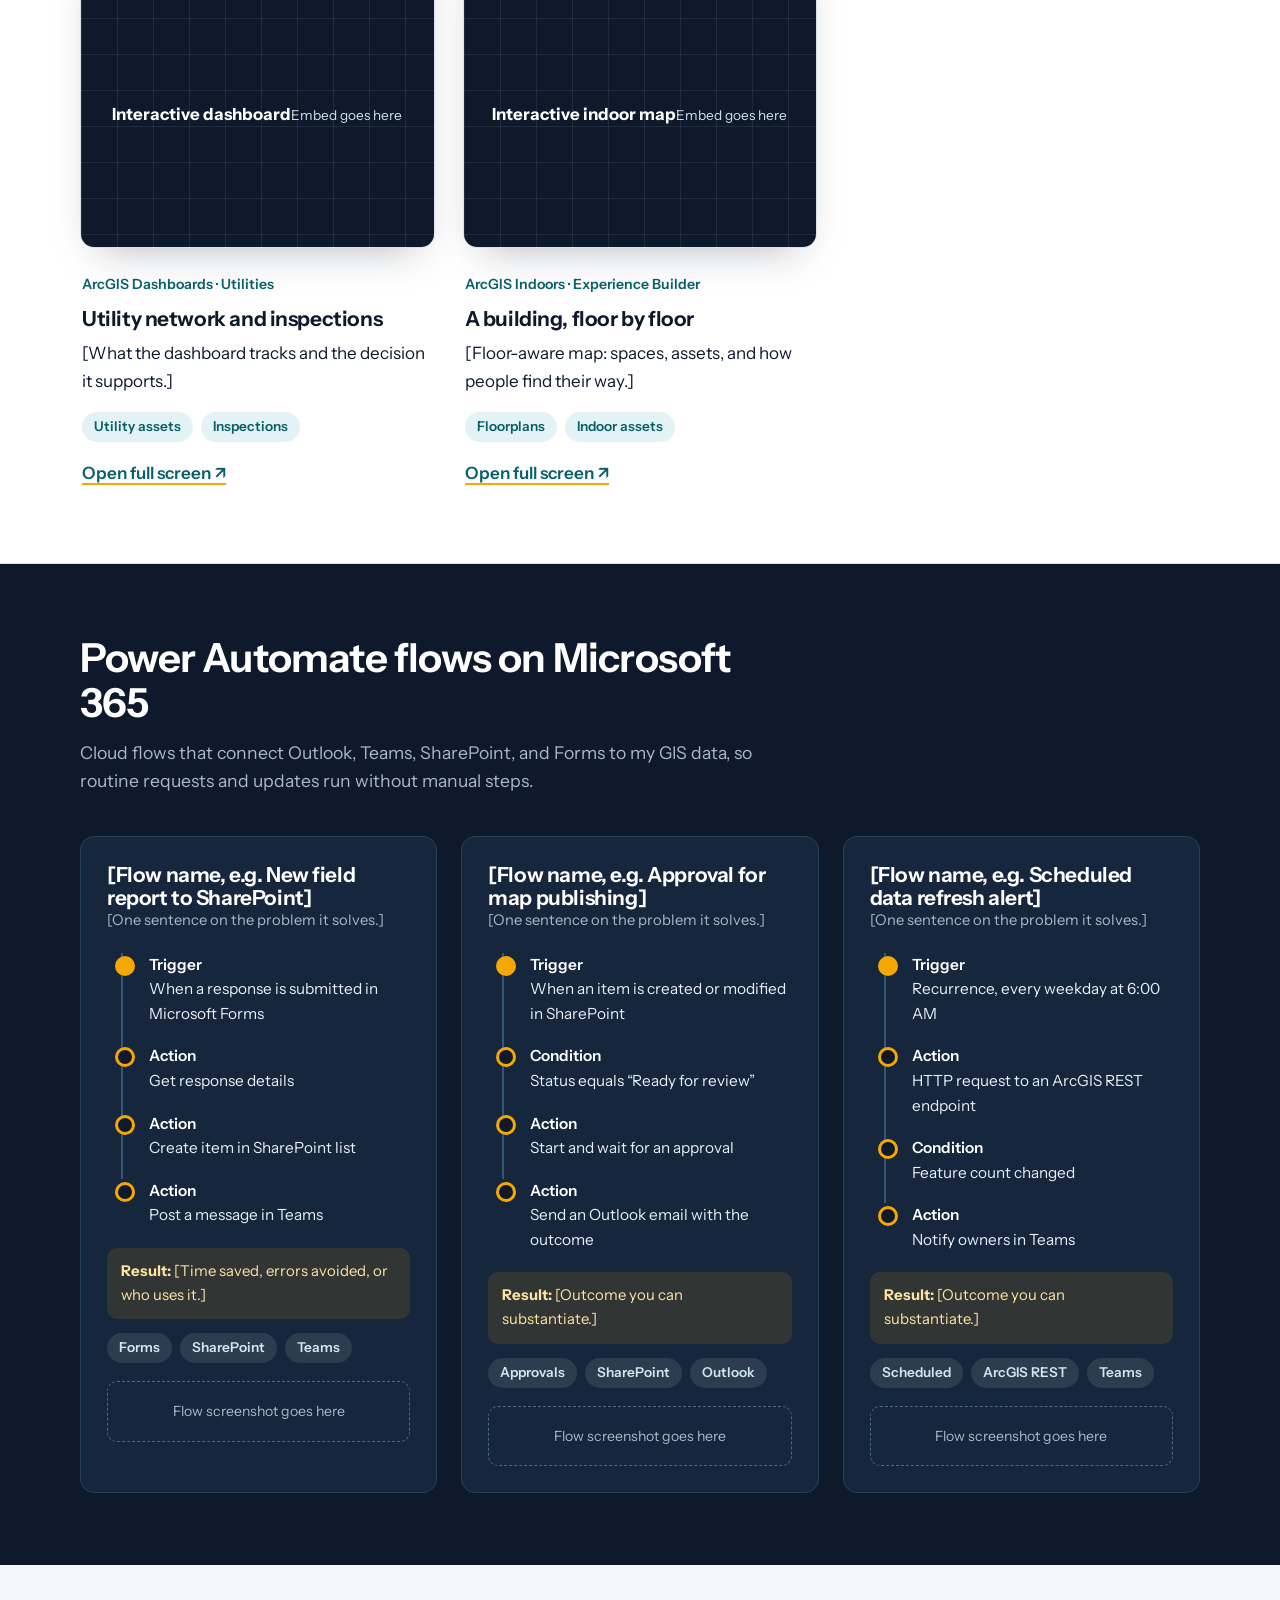
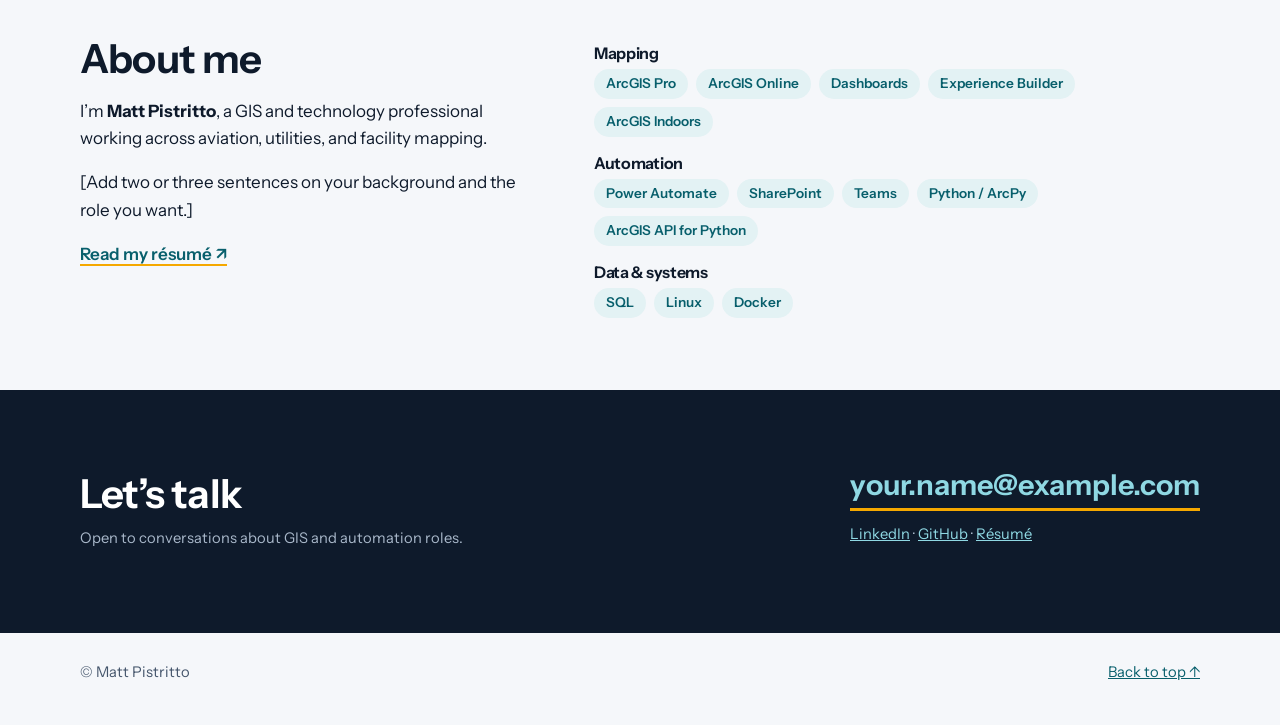
==== commit ad2c96eb: "Redesigned the CSS, following guidelines and modern standards a bit closer." ====
--- a/index.html
+++ b/index.html
@@ -3,182 +3,177 @@
 <head>
   <meta charset="utf-8">
   <meta name="viewport" content="width=device-width, initial-scale=1">
-  <!-- PERSONALIZE: Update your name and description here and throughout the page. -->
-  <title>Your Name — GIS Portfolio</title>
-  <meta name="description" content="A GIS and technology portfolio by Your Name, focused on aviation, utilities, indoor mapping, programming, automation, and infrastructure.">
-  <meta name="theme-color" content="#f2f5f7">
+  <title>Matt Pistritto — Portfolio</title>
+  <meta name="description" content="Web maps published on ArcGIS Online and Power Automate workflows on Microsoft 365, by Matt Pistritto.">
+  <meta name="theme-color" content="#f5f7fa">
   <link rel="icon" href="assets/favicon.svg" type="image/svg+xml">
+  <link rel="preconnect" href="https://fonts.googleapis.com"><link rel="preconnect" href="https://fonts.gstatic.com" crossorigin>
+  <link rel="stylesheet" href="https://fonts.googleapis.com/css2?family=Instrument+Sans:wght@400;550;600;650&display=swap">
   <link rel="stylesheet" href="styles.css">
 </head>
 <body>
   <a class="skip-link" href="#main">Skip to content</a>
-  <header class="site-header wrap">
-    <a class="brand" href="./" aria-label="Your Name, home">
-      <svg class="brand-mark" viewBox="0 0 36 36" fill="none" aria-hidden="true"><path d="M3 12V3h9m12 0h9v9M3 24v9h9m12 0h9v-9M18 7v22M7 18h22" stroke="currentColor" stroke-width="1.5"/><path d="m18 10 7 13-7-3-7 3Z" fill="currentColor"/></svg>
-      <span>Your Name<span class="brand-subtitle">GIS &amp; technology</span></span>
+  <header class="site-header">
+    <a class="brand" href="./" aria-label="Matt Pistritto, home">
+      <svg viewBox="0 0 36 36" fill="none" aria-hidden="true"><path d="M3 12V3h9m12 0h9v9M3 24v9h9m12 0h9v-9M18 7v22M7 18h22" stroke="currentColor" stroke-width="1.5"/><path d="m18 10 7 13-7-3-7 3Z" fill="currentColor"/></svg>
+      Matt Pistritto
     </a>
     <nav aria-label="Main navigation">
-      <a href="#work">Work</a>
-      <a href="#systems">Code &amp; infrastructure</a>
-      <a href="#about">About</a>
-      <a href="#contact">Contact</a>
-      <a class="nav-resume" href="resume.html">Résumé <span aria-hidden="true">↗</span></a>
+      <a href="#maps">Web maps</a><a href="#automation">Automation</a><a href="#about">About</a><a href="#contact">Contact</a>
+      <a class="nav-resume" href="resume.html">Résumé</a>
     </nav>
   </header>
 
   <main id="main">
     <section class="hero wrap" aria-labelledby="hero-title">
-      <div class="hero-copy">
-        <p class="eyebrow"><span class="tiny-cross" aria-hidden="true">+</span> Aviation / Facilities / Technology</p>
-        <h1 id="hero-title">Mapping what<br>keeps things<br><span>moving.</span></h1>
-        <p class="hero-description">From airfields to indoor spaces. A portfolio for mapping connected assets, building useful tools, and bringing systems together.</p>
-        <a class="button" href="#work">Explore my work <span aria-hidden="true">↘</span></a>
-        <p class="hero-footnote">AIRFIELD → FACILITY → SYSTEM</p>
+      <div>
+        <h1 id="hero-title">GIS maps, and the workflows that keep them running.</h1>
+        <p class="lead">I publish interactive web maps on ArcGIS Online and automate the processes around them with Power Automate on Microsoft 365. Everything here is live, so you can open it and try it.</p>
+        <div class="hero-actions">
+          <a class="btn primary" href="#maps">See the web maps</a>
+          <a class="btn" href="#automation">See the flows</a>
+        </div>
+        <ul class="hero-facts"><li>Aviation GIS</li><li>Utilities</li><li>Indoor mapping</li></ul>
       </div>
-      <figure class="hero-map">
-        <img src="assets/airfield.svg" width="900" height="720" alt="Conceptual airport site plan showing a runway, taxiway, terminal floorplan, and utility connections. Illustrative only; not for navigation.">
-        <div class="map-label"><span class="map-dot" aria-hidden="true"></span> Airside. Landside. Connected.</div>
-        <figcaption><span>DRAWING 01 / SITE OVERVIEW</span><span>CONCEPT / NOT FOR NAVIGATION</span></figcaption>
-      </figure>
-    </section>
 
-    <div class="discipline-strip"><div class="wrap"><span>Aviation GIS</span><span aria-hidden="true">+</span><span>Utilities &amp; indoor mapping</span><span aria-hidden="true">+</span><span>Code &amp; infrastructure</span></div></div>
-
-    <section class="work wrap section" id="work" aria-labelledby="work-title">
-      <div class="section-heading"><div><p class="eyebrow">01 / Geospatial work</p><h2 id="work-title">Places. Assets. Connections.</h2></div><p>The spaces we move through.<br>The networks behind them.</p></div>
-      <p class="template-note"><strong>A portfolio in the making.</strong> The projects below are examples, ready to replace with your own work. All preview maps are illustrations.</p>
-
-      <!-- PROJECT 1: Duplicate an entire article to add a project. See README.md for embedding. -->
-      <article class="project" id="project-web-map">
-        <div class="project-preview"><img src="assets/airfield.svg" width="900" height="720" alt="Illustrative airport asset plan with a runway, parallel taxiway, apron, and terminal."><span class="preview-label">AV.01 / AVIATION GIS</span></div>
-        <div class="project-body">
-          <div class="project-meta"><span>ArcGIS Online · Instant Apps</span><span>Sample project</span></div>
-          <h3>The airfield, in one view</h3>
-          <p>A place to showcase runway, taxiway, pavement, and airport asset mapping through an interactive ArcGIS application.</p>
-          <ul class="tags" aria-label="Example methods"><li>Airport assets</li><li>Web mapping</li><li>Data management</li></ul>
-          <details class="project-details">
-            <summary>Explore project <span class="disclosure-icon" aria-hidden="true">+</span></summary>
-            <div class="project-expanded">
-              <p class="eyebrow">Project brief</p><h4>Connecting airport assets to their location.</h4>
-              <p>Describe your airport mapping project, your role, and the assets involved. Explain how you organized the data, checked its quality, and made it useful to the intended audience. Add your findings and limitations.</p>
-              <div class="embed-placeholder"><span class="embed-symbol" aria-hidden="true">⌖</span><strong>Your interactive map goes here</strong><p>Replace this panel with your ArcGIS embed. Instructions are in the README.</p></div>
-              <!-- EMBED 1: Delete the placeholder div above, replace PASTE_EMBED_URL_HERE below
-                   with the src URL from ArcGIS's iframe embed code, then uncomment both elements.
-              <iframe class="arcgis-embed" src="PASTE_EMBED_URL_HERE" title="Interactive airport asset map" loading="lazy" allowfullscreen></iframe>
-              <a class="text-link" href="PASTE_PUBLIC_APP_URL_HERE" target="_blank" rel="noopener noreferrer">Open full-screen map <span aria-hidden="true">↗</span><span class="sr-only"> (opens in a new tab)</span></a>
-              -->
-              <dl class="project-facts"><div><dt>Tools</dt><dd>Example: ArcGIS Pro, ArcGIS Online</dd></div><div><dt>Data &amp; credits</dt><dd>Add source names, dates, and attribution.</dd></div></dl>
-            </div>
-          </details>
-        </div>
-      </article>
-
-      <div class="project-grid">
-        <article class="project" id="project-dashboard">
-          <div class="project-preview"><img src="assets/utilities.svg" width="900" height="520" alt="Conceptual utility plan with separately labeled water, power, and communications routes connecting facility buildings."><span class="preview-label">UT.02 / UTILITY MAPPING</span></div>
-          <div class="project-body">
-            <div class="project-meta"><span>ArcGIS Dashboards</span><span>Sample project</span></div>
-            <h3>Infrastructure beneath the surface</h3>
-            <p>A place to highlight utility assets, inspection information, and facility networks in a map and dashboard.</p>
-            <ul class="tags" aria-label="Example methods"><li>Utility assets</li><li>Dashboards</li><li>Inspections</li></ul>
-            <details class="project-details">
-              <summary>Explore project <span class="disclosure-icon" aria-hidden="true">+</span></summary>
-              <div class="project-expanded">
-                <h4>Where are the assets, and how do they connect?</h4><p>Describe the utility systems you mapped, how you structured asset and inspection data, and the questions your dashboard helps answer. Explain your role, data quality checks, and project limitations.</p>
-                <div class="embed-placeholder"><span class="embed-symbol" aria-hidden="true">▥</span><strong>Your dashboard goes here</strong><p>Add your public ArcGIS Dashboard using the snippet in this section’s HTML.</p></div>
-                <!-- EMBED 2: Delete the placeholder above, replace both URLs, and uncomment.
-                <iframe class="arcgis-embed" src="https://www.arcgis.com/apps/dashboards/YOUR_DASHBOARD_ID" title="Utility asset dashboard" loading="lazy" allowfullscreen></iframe>
-                <a class="text-link" href="https://www.arcgis.com/apps/dashboards/YOUR_DASHBOARD_ID" target="_blank" rel="noopener noreferrer">Open full-screen dashboard ↗<span class="sr-only"> (opens in a new tab)</span></a>
-                -->
-              </div>
-            </details>
-          </div>
-        </article>
-        <article class="project" id="project-indoors">
-          <div class="project-preview"><img src="assets/floorplan.svg" width="900" height="520" alt="Illustrative indoor floorplan with labeled rooms, an accessible corridor route, stairs, and an elevator."><span class="preview-label">IN.03 / INDOOR MAPPING</span></div>
-          <div class="project-body">
-            <div class="project-meta"><span>ArcGIS Indoors · Experience Builder</span><span>Sample project</span></div>
-            <h3>A building, floor by floor</h3>
-            <p>A place for floor-aware maps that connect rooms, indoor assets, and the routes people take through a building.</p>
-            <ul class="tags" aria-label="Example methods"><li>Floorplans</li><li>Indoor assets</li><li>Wayfinding</li></ul>
-            <details class="project-details">
-              <summary>Explore project <span class="disclosure-icon" aria-hidden="true">+</span></summary>
-              <div class="project-expanded">
-                <h4>From building drawings to usable indoor maps.</h4><p>Explain how you prepared floorplans, organized levels and spaces, and connected indoor assets to their locations. Add your role, source drawing credits, and what the finished map helps people do.</p>
-                <div class="embed-placeholder"><span class="embed-symbol" aria-hidden="true">≋</span><strong>Your indoor mapping app goes here</strong><p>Add your published ArcGIS app using the snippet in this section’s HTML.</p></div>
-                <!-- EMBED 3: Delete the placeholder above, replace both URLs, and uncomment.
-                <iframe class="arcgis-embed" src="PASTE_PUBLIC_INDOOR_APP_URL_HERE" title="Interactive indoor facility map" loading="lazy" allowfullscreen></iframe>
-                <a class="text-link" href="PASTE_PUBLIC_INDOOR_APP_URL_HERE" target="_blank" rel="noopener noreferrer">Open full-screen indoor map ↗<span class="sr-only"> (opens in a new tab)</span></a>
-                -->
-              </div>
-            </details>
-          </div>
-        </article>
+      <!-- FEATURED MAP: put your best public web map here. Same steps as the cards below. -->
+      <div class="frame">
+        <div class="frame-bar"><i></i><i></i><i></i><span>Live map · ArcGIS Online</span></div>
+        <div class="placeholder"><strong>Your best map goes here</strong><small>Replace this block with the iframe shown in the comment below</small></div>
+        <!-- <iframe src="PASTE_EMBED_URL_HERE" title="Describe the map" loading="lazy" allowfullscreen></iframe> -->
       </div>
     </section>
 
-    <section class="systems-section" id="systems" aria-labelledby="systems-title"><div class="wrap section">
-      <div class="section-heading"><div><p class="eyebrow">02 / Code &amp; infrastructure</p><h2 id="systems-title">Behind the map.<br>Beyond the interface.</h2></div><p>Programming, repeatable workflows,<br>and the systems that support them.</p></div>
-      <p class="template-note"><strong>Space for the technical work.</strong> These are example project slots for your code, automation, and hosting experience.</p>
-      <div class="workflow" aria-label="Illustrative workflow: source data to scripts and tools, scheduled workflows, and hosted services">
-        <span class="workflow-label">EXAMPLE WORKFLOW</span>
-        <ol><li><span>01 / INPUT</span>Source data</li><li><span>02 / PROCESS</span>Scripts &amp; tools</li><li><span>03 / AUTOMATE</span>Scheduled workflows</li><li><span>04 / DELIVER</span>Hosted services</li></ol>
+    <section class="band" id="maps" aria-labelledby="maps-title"><div class="wrap section">
+      <div class="section-head">
+        <h2 id="maps-title">Web maps on ArcGIS Online</h2>
+        <p>Each map is published and shared publicly. Pan, zoom, and click features right on this page, or open the full app.</p>
       </div>
-      <div class="systems-grid">
-        <!-- TECH PROJECTS: Replace the example brief and add repository/documentation links in each card. -->
-        <article class="system-card">
-          <div class="system-card-top"><span class="eyebrow">DEV.01 / Programming</span><span class="system-symbol" aria-hidden="true">&lt;/&gt;</span></div>
-          <h3>Tools built for the task.</h3><p>A place for Python scripts, GIS tools, small applications, or integrations that solve a specific problem.</p>
-          <ul class="tags" aria-label="Example technologies"><li>Python / ArcPy</li><li>SQL</li><li>APIs</li></ul>
-          <details class="project-details"><summary>Project brief <span class="disclosure-icon" aria-hidden="true">+</span></summary><div class="project-expanded"><h4>Show the problem and the code.</h4><p>Add the problem you solved, your implementation, inputs and outputs, and an example of the tool in use. Link to a repository or a documented code sample you can share.</p>
-          <!-- PERSONALIZE: Replace the URL and uncomment when you have a public repository.
-          <a class="text-link" href="PASTE_REPOSITORY_URL_HERE" target="_blank" rel="noopener noreferrer">View repository ↗<span class="sr-only"> (opens in a new tab)</span></a>
-          -->
-          </div></details>
+      <!-- HOW TO ADD A MAP: In ArcGIS Online, share the app or map with Everyone (public), open it, choose Share > Embed, and copy the iframe src URL.
+           Delete the placeholder div, uncomment the iframe, and paste the URL in both places (iframe and "Open full screen"). -->
+      <div class="map-grid">
+        <article class="map-card featured">
+          <div class="frame">
+            <div class="frame-bar"><i></i><i></i><i></i><span>Airfield asset map</span></div>
+            <div class="placeholder"><strong>Interactive map</strong><small>Embed goes here</small></div>
+            <!-- <iframe src="PASTE_EMBED_URL_HERE" title="Airfield asset map" loading="lazy" allowfullscreen></iframe> -->
+          </div>
+          <div class="card-body">
+            <span class="kind">Instant Apps · Aviation GIS</span>
+            <h3>Airfield assets in one view</h3>
+            <p>[One or two sentences: what the map shows, who uses it, and the question it answers.]</p>
+            <ul class="tags"><li>Runways &amp; taxiways</li><li>Pavement</li><li>Web mapping</li></ul>
+            <p class="small"><strong>My role:</strong> [what you built or managed] · <strong>Data:</strong> [sources and credits]</p>
+            <a class="text-link" href="PASTE_PUBLIC_APP_URL_HERE" target="_blank" rel="noopener noreferrer">Open full screen<span class="sr-only"> (opens in a new tab)</span> ↗</a>
+          </div>
         </article>
-        <article class="system-card">
-          <div class="system-card-top"><span class="eyebrow">AUTO.02 / Automation</span><span class="system-symbol" aria-hidden="true">↻</span></div>
-          <h3>Less repetition. More flow.</h3><p>A place for data refreshes, batch processing, publishing routines, and workflows that turn manual steps into repeatable runs.</p>
-          <ul class="tags" aria-label="Example technologies"><li>ArcGIS API for Python</li><li>Scheduled tasks</li></ul>
-          <details class="project-details"><summary>Project brief <span class="disclosure-icon" aria-hidden="true">+</span></summary><div class="project-expanded"><h4>Make the workflow visible.</h4><p>Explain the trigger, processing steps, validation, logging, and recovery behavior. Include a workflow diagram or script and describe a result you can demonstrate.</p>
-          <!-- PERSONALIZE: Replace the URL and uncomment when documentation is ready.
-          <a class="text-link" href="PASTE_WORKFLOW_DOCUMENTATION_URL_HERE" target="_blank" rel="noopener noreferrer">View workflow ↗<span class="sr-only"> (opens in a new tab)</span></a>
-          -->
-          </div></details>
+
+        <article class="map-card">
+          <div class="frame">
+            <div class="frame-bar"><i></i><i></i><i></i><span>Utility dashboard</span></div>
+            <div class="placeholder"><strong>Interactive dashboard</strong><small>Embed goes here</small></div>
+            <!-- <iframe src="PASTE_EMBED_URL_HERE" title="Utility dashboard" loading="lazy" allowfullscreen></iframe> -->
+          </div>
+          <div class="card-body">
+            <span class="kind">ArcGIS Dashboards · Utilities</span>
+            <h3>Utility network and inspections</h3>
+            <p>[What the dashboard tracks and the decision it supports.]</p>
+            <ul class="tags"><li>Utility assets</li><li>Inspections</li></ul>
+            <a class="text-link" href="PASTE_PUBLIC_APP_URL_HERE" target="_blank" rel="noopener noreferrer">Open full screen<span class="sr-only"> (opens in a new tab)</span> ↗</a>
+          </div>
         </article>
-        <article class="system-card">
-          <div class="system-card-top"><span class="eyebrow">OPS.03 / Server hosting</span><svg class="system-symbol" viewBox="0 0 30 30" fill="none" aria-hidden="true"><rect x="3" y="4" width="24" height="9" rx="1"/><rect x="3" y="17" width="24" height="9" rx="1"/><path d="M8 8.5h2m-2 13h2M17 8.5h6m-6 13h6"/></svg></div>
-          <h3>A home for the services.</h3><p>A place for server builds, hosted applications, container deployments, and the infrastructure behind a working service.</p>
-          <ul class="tags" aria-label="Example technologies"><li>Linux</li><li>Docker</li><li>Web hosting</li></ul>
-          <details class="project-details"><summary>Project brief <span class="disclosure-icon" aria-hidden="true">+</span></summary><div class="project-expanded"><h4>Explain how the system fits together.</h4><p>Describe your hosting environment, deployment process, networking, monitoring, and backup approach. Add a sanitized architecture diagram and your contribution.</p>
-          <!-- PERSONALIZE: Replace the URL and uncomment when documentation is ready.
-          <a class="text-link" href="PASTE_ARCHITECTURE_DOCUMENTATION_URL_HERE" target="_blank" rel="noopener noreferrer">View architecture ↗<span class="sr-only"> (opens in a new tab)</span></a>
-          -->
-          </div></details>
+
+        <article class="map-card">
+          <div class="frame">
+            <div class="frame-bar"><i></i><i></i><i></i><span>Indoor map</span></div>
+            <div class="placeholder"><strong>Interactive indoor map</strong><small>Embed goes here</small></div>
+            <!-- <iframe src="PASTE_EMBED_URL_HERE" title="Indoor facility map" loading="lazy" allowfullscreen></iframe> -->
+          </div>
+          <div class="card-body">
+            <span class="kind">ArcGIS Indoors · Experience Builder</span>
+            <h3>A building, floor by floor</h3>
+            <p>[Floor-aware map: spaces, assets, and how people find their way.]</p>
+            <ul class="tags"><li>Floorplans</li><li>Indoor assets</li></ul>
+            <a class="text-link" href="PASTE_PUBLIC_APP_URL_HERE" target="_blank" rel="noopener noreferrer">Open full screen<span class="sr-only"> (opens in a new tab)</span> ↗</a>
+          </div>
         </article>
       </div>
     </div></section>
 
-    <section class="about-section" id="about" aria-labelledby="about-title"><div class="wrap about-layout section">
-      <div><p class="eyebrow">03 / Behind the work</p><h2 id="about-title">Spatial thinking.<br>Technical curiosity.</h2><a class="text-link" href="resume.html">View résumé <span aria-hidden="true">↗</span></a></div>
-      <div class="about-copy">
-        <!-- PERSONALIZE: Replace the following paragraph with your own biography. -->
-        <p class="intro">Hi, I’m <strong>Your Name.</strong> This is where I bring together GIS, aviation, facility mapping, and technology projects.</p>
-        <p class="placeholder-copy">[Add your background, your interests in aviation or facility systems, and the mapping, programming, or infrastructure work you want to do.]</p>
-        <div class="toolkit"><h3>Example toolkit</h3><p class="small-copy">Keep the tools and methods that reflect your experience.</p><ul class="tags"><li>ArcGIS Pro</li><li>ArcGIS Online</li><li>ArcGIS Dashboards</li><li>Experience Builder</li><li>ArcGIS Indoors</li><li>Python / ArcPy</li><li>ArcGIS API for Python</li><li>SQL</li><li>Linux</li><li>Docker</li></ul></div>
+    <section class="dark" id="automation" aria-labelledby="auto-title"><div class="wrap section">
+      <div class="section-head">
+        <h2 id="auto-title">Power Automate flows on Microsoft 365</h2>
+        <p>Cloud flows that connect Outlook, Teams, SharePoint, and Forms to my GIS data, so routine requests and updates run without manual steps.</p>
+      </div>
+      <!-- Each flow reads top to bottom: trigger, then actions. Edit the steps to match your real flow.
+           Add a screenshot: put the image in assets/ and replace the .shot div with <img src="assets/flow1.png" alt="Describe the flow"> -->
+      <div class="flow-grid">
+        <article class="flow">
+          <h3>[Flow name, e.g. New field report to SharePoint]</h3>
+          <p class="small">[One sentence on the problem it solves.]</p>
+          <ol class="steps">
+            <li class="trigger"><b>Trigger</b>When a response is submitted in Microsoft Forms</li>
+            <li><b>Action</b>Get response details</li>
+            <li><b>Action</b>Create item in SharePoint list</li>
+            <li><b>Action</b>Post a message in Teams</li>
+          </ol>
+          <p class="result"><strong>Result:</strong> [Time saved, errors avoided, or who uses it.]</p>
+          <ul class="tags"><li>Forms</li><li>SharePoint</li><li>Teams</li></ul>
+          <div class="shot">Flow screenshot goes here</div>
+        </article>
+        <article class="flow">
+          <h3>[Flow name, e.g. Approval for map publishing]</h3>
+          <p class="small">[One sentence on the problem it solves.]</p>
+          <ol class="steps">
+            <li class="trigger"><b>Trigger</b>When an item is created or modified in SharePoint</li>
+            <li><b>Condition</b>Status equals “Ready for review”</li>
+            <li><b>Action</b>Start and wait for an approval</li>
+            <li><b>Action</b>Send an Outlook email with the outcome</li>
+          </ol>
+          <p class="result"><strong>Result:</strong> [Outcome you can substantiate.]</p>
+          <ul class="tags"><li>Approvals</li><li>SharePoint</li><li>Outlook</li></ul>
+          <div class="shot">Flow screenshot goes here</div>
+        </article>
+        <article class="flow">
+          <h3>[Flow name, e.g. Scheduled data refresh alert]</h3>
+          <p class="small">[One sentence on the problem it solves.]</p>
+          <ol class="steps">
+            <li class="trigger"><b>Trigger</b>Recurrence, every weekday at 6:00 AM</li>
+            <li><b>Action</b>HTTP request to an ArcGIS REST endpoint</li>
+            <li><b>Condition</b>Feature count changed</li>
+            <li><b>Action</b>Notify owners in Teams</li>
+          </ol>
+          <p class="result"><strong>Result:</strong> [Outcome you can substantiate.]</p>
+          <ul class="tags"><li>Scheduled</li><li>ArcGIS REST</li><li>Teams</li></ul>
+          <div class="shot">Flow screenshot goes here</div>
+        </article>
       </div>
     </div></section>
 
-    <section class="contact wrap section" id="contact" aria-labelledby="contact-title">
-      <p class="eyebrow">04 / Get in touch</p><div class="contact-layout"><div><h2 id="contact-title">Let’s build<br>connections.</h2><p>Interested in my work? Let’s start a conversation.</p></div>
-      <div class="contact-links">
-        <!-- PERSONALIZE: Replace the example email. Add your LinkedIn, GitHub, or AGOL profile here. -->
-        <a class="contact-email" href="mailto:your.name@example.com">your.name@example.com <span aria-hidden="true">↗</span></a>
-        <p class="small-copy">Placeholder contact — add your email before publishing.</p>
-        <a class="text-link" href="resume.html">View résumé <span aria-hidden="true">↗</span></a>
-      </div></div>
+    <section class="wrap section" id="about" aria-labelledby="about-title">
+      <div class="about">
+        <div>
+          <h2 id="about-title">About me</h2>
+          <p style="margin-top:16px">I’m <strong>Matt Pistritto</strong>, a GIS and technology professional working across aviation, utilities, and facility mapping.</p>
+          <p>[Add two or three sentences on your background and the role you want.]</p>
+          <a class="text-link" href="resume.html">Read my résumé ↗</a>
+        </div>
+        <div class="skill-groups">
+          <div><h3>Mapping</h3><ul class="tags"><li>ArcGIS Pro</li><li>ArcGIS Online</li><li>Dashboards</li><li>Experience Builder</li><li>ArcGIS Indoors</li></ul></div>
+          <div><h3>Automation</h3><ul class="tags"><li>Power Automate</li><li>SharePoint</li><li>Teams</li><li>Python / ArcPy</li><li>ArcGIS API for Python</li></ul></div>
+          <div><h3>Data &amp; systems</h3><ul class="tags"><li>SQL</li><li>Linux</li><li>Docker</li></ul></div>
+        </div>
+      </div>
     </section>
+
+    <section class="dark" id="contact" aria-labelledby="contact-title"><div class="wrap section contact">
+      <div><h2 id="contact-title">Let’s talk</h2><p class="small" style="margin:10px 0 0">Open to conversations about GIS and automation roles.</p></div>
+      <div>
+        <a class="contact-email" href="mailto:your.name@example.com">your.name@example.com</a>
+        <p class="small" style="margin-top:12px"><a href="PASTE_LINKEDIN_URL">LinkedIn</a> · <a href="PASTE_GITHUB_URL">GitHub</a> · <a href="resume.html">Résumé</a></p>
+      </div>
+    </div></section>
   </main>
-  <footer class="wrap site-footer"><p>© Your Name · GIS Portfolio</p><a href="#main">Back to top <span aria-hidden="true">↑</span></a><p>Aviation. Facilities. Systems.</p></footer>
+  <footer class="wrap site-footer"><p>© Matt Pistritto</p><a href="#main">Back to top ↑</a></footer>
 </body>
 </html>
--- a/styles.css
+++ b/styles.css
@@ -1,220 +1,103 @@
-/* Personalize the palette here. Everything works without a build step or JavaScript. */
-:root {
-  color-scheme: light;
-  --paper: #f2f5f7;
-  --ink: #172f46;
-  --muted: #526576;
-  --line: #ccd6df;
-  --accent: #145bc2;
-  --soft: #e6edf3;
-  --white: #ffffff;
-  --font: -apple-system, BlinkMacSystemFont, "Segoe UI", Helvetica, Arial, sans-serif;
-}
-* { box-sizing: border-box; }
-html { scroll-behavior: smooth; scroll-padding-top: 2rem; }
-body { margin: 0; background: var(--paper); color: var(--ink); font: 1rem/1.65 var(--font); -webkit-font-smoothing: antialiased; }
-a { color: inherit; text-underline-offset: .25em; }
-button, a, summary { -webkit-tap-highlight-color: transparent; }
-a:focus-visible, summary:focus-visible { outline: 3px solid var(--accent); outline-offset: 5px; }
-::selection { background: #c9dffa; color: #172f46; }
-img { display: block; max-width: 100%; height: auto; }
-figure, p, h1, h2, h3, h4 { margin: 0; }
-.wrap { width: min(1200px, calc(100% - 96px)); margin-inline: auto; }
-.section { padding-block: 88px; }
-.eyebrow { font: 600 .7rem/1.6 var(--font); text-transform: uppercase; letter-spacing: .17em; }
-.site-header { display: flex; align-items: center; justify-content: space-between; gap: 24px; padding-block: 27px; border-bottom: 1px solid var(--line); }
-.brand { display: inline-flex; align-items: center; gap: 11px; text-decoration: none; line-height: 1.3; font-weight: 650; }
-.brand-mark { width: 35px; height: 35px; }
-.brand-subtitle { display: block; font-size: .66rem; letter-spacing: .07em; font-weight: 400; color: var(--muted); margin-top: 4px; }
-nav { display: flex; align-items: center; gap: 24px; }
-nav a { padding-block: 10px; font-size: .8rem; text-decoration: none; }
-nav a:hover { color: var(--accent); text-decoration: underline; }
-nav .nav-resume { border: 1px solid var(--line); padding: 9px 17px; border-radius: 3px; }
-.nav-resume span { margin-inline-start: 12px; }
-.hero { display: grid; grid-template-columns: 1.05fr 1fr; align-items: center; gap: 64px; padding-block: 65px; }
-.hero .eyebrow { display: flex; align-items: center; gap: 10px; }
-.tiny-cross { font-size: 1.4rem; line-height: 1; color: var(--accent); font-weight: 400; }
-h1 { font-size: clamp(3.3rem, 5.3vw, 4.8rem); line-height: 1.04; font-weight: 650; letter-spacing: -.05em; margin-block: 24px; }
-h1 span { color: var(--accent); }
-.hero-description { font-size: 1rem; color: var(--muted); max-width: 365px; line-height: 1.85; }
-.button { display: inline-flex; gap: 42px; align-items: center; justify-content: space-between; background: var(--ink); color: var(--white); text-decoration: none; padding: 13px 22px; font-size: .83rem; margin-top: 29px; border-radius: 2px; transition: background .2s; }
-.button:hover { background: var(--accent); }
-.button span { font-size: 1.25rem; }
-.hero-footnote { margin-top: 29px; color: var(--muted); font: 600 .66rem/1.5 var(--font); letter-spacing: .1em; }
-.hero-map { position: relative; min-width: 0; }
-.hero-map > img { width: 100%; aspect-ratio: 1; object-fit: cover; border: 1px solid var(--line); }
-.map-label { position: absolute; bottom: 56px; inset-inline-start: -22px; background: var(--white); border: 1px solid var(--line); border-inline-start: 3px solid var(--accent); padding: 12px 17px; font-size: .72rem; display: flex; gap: 10px; align-items: center; }
-.map-dot { background: var(--accent); width: 7px; height: 7px; border-radius: 50%; }
-.hero-map figcaption { display: flex; justify-content: space-between; gap: 12px; font: 500 .56rem/1.6 var(--font); letter-spacing: .08em; color: var(--muted); padding-top: 12px; }
-.discipline-strip { border-block: 1px solid var(--line); }
-.discipline-strip .wrap { display: flex; justify-content: space-between; align-items: center; gap: 20px; padding-block: 19px; font: .68rem/1.6 var(--font); letter-spacing: .12em; text-transform: uppercase; }
-.discipline-strip span[aria-hidden] { font-size: 1rem; color: var(--accent); }
-.section-heading { display: flex; justify-content: space-between; align-items: end; gap: 25px; margin-bottom: 24px; }
-h2 { font-size: clamp(2.2rem, 3.7vw, 3.1rem); font-weight: 500; line-height: 1.15; letter-spacing: -.045em; margin-top: 13px; }
-.section-heading > p { font-size: .85rem; color: var(--muted); }
-.template-note { margin-bottom: 30px; font-size: .77rem; color: var(--muted); max-width: 690px; }
-.template-note strong { color: var(--ink); font-weight: 600; }
-.project { min-width: 0; background: var(--white); border: 1px solid var(--line); border-radius: 3px; overflow: hidden; }
-.project-preview { position: relative; overflow: hidden; background: #e1eaf2; }
-.project-preview img { width: 100%; height: 310px; object-fit: cover; }
-.preview-label { position: absolute; top: 18px; inset-inline-start: 20px; background: var(--white); border: 1px solid var(--line); padding: 6px 11px; font-size: .6rem; letter-spacing: .09em; }
-.project-body { padding: 27px 30px 0; }
-.project-meta { display: flex; flex-wrap: wrap; gap: 8px 24px; justify-content: space-between; color: var(--muted); font-size: .66rem; }
-.project-meta span:last-child { color: var(--accent); }
-h3 { font-size: 1.45rem; font-weight: 500; letter-spacing: -.025em; line-height: 1.3; margin-block: 12px; }
-.project-body > p { color: var(--muted); font-size: .88rem; max-width: 670px; }
-.tags { list-style: none; display: flex; flex-wrap: wrap; padding: 0; margin: 19px 0 25px; gap: 7px; }
-.tags li { border: 1px solid var(--line); border-radius: 3px; padding: 3px 9px; font-size: .65rem; color: var(--muted); }
-.project-details { border-top: 1px solid var(--line); }
-summary { display: flex; align-items: center; justify-content: space-between; gap: 20px; min-height: 58px; cursor: pointer; font-size: .77rem; font-weight: 600; list-style: none; }
-summary::-webkit-details-marker { display: none; }
-summary:hover { color: var(--accent); }
-.disclosure-icon { font-size: 1.5rem; font-weight: 400; transition: transform .2s; }
-details[open] .disclosure-icon { transform: rotate(45deg); }
-.project-expanded { border-top: 1px solid var(--line); padding-block: 24px 28px; }
-.project-expanded h4 { font-size: 1.1rem; font-weight: 600; margin-bottom: 9px; }
-.project-expanded .eyebrow { margin-bottom: 8px; }
-.project-expanded p { font-size: .85rem; color: var(--muted); }
-.project-expanded .text-link { margin-top: 16px; }
-.embed-placeholder { display: flex; flex-direction: column; align-items: center; justify-content: center; text-align: center; gap: 8px; background: var(--paper); border: 1px dashed #adbdcc; min-height: 250px; padding: 30px; margin-block: 22px; }
-.embed-placeholder strong { font-size: .9rem; font-weight: 500; }
-.embed-placeholder p { max-width: 310px; font-size: .75rem; }
-.embed-symbol { font-size: 2rem; color: var(--accent); }
-/* All three ArcGIS types use this responsive embed frame. */
-.arcgis-embed { display: block; border: 1px solid var(--line); width: 100%; height: 600px; margin-top: 22px; background: var(--soft); }
-.arcgis-embed-story { height: 700px; }
-.project-facts { display: grid; grid-template-columns: 1fr 1fr; gap: 20px; font-size: .75rem; border-top: 1px solid var(--line); margin: 24px 0 0; padding-top: 18px; }
-.project-facts dt { font-weight: 600; margin-bottom: 5px; }
-.project-facts dd { margin: 0; color: var(--muted); }
-.project-grid { display: grid; grid-template-columns: 1fr 1fr; align-items: start; gap: 26px; margin-top: 27px; }
-.project-grid .project-preview img { height: 260px; }
-.project-grid .project-body { padding-inline: 24px; }
-.project-grid h3 { font-size: 1.35rem; }
-.about-section { background: var(--soft); border-block: 1px solid var(--line); }
-.about-layout { display: grid; grid-template-columns: 1fr 1fr; gap: 100px; }
-.about-layout h2 { margin-bottom: 28px; }
-.text-link { display: inline-flex; gap: 20px; align-items: center; text-decoration: none; border-bottom: 1px solid var(--ink); padding-block: 8px; font-size: .8rem; }
-.text-link:hover { color: var(--accent); border-color: var(--accent); }
-.about-copy .intro { font-size: 1.15rem; line-height: 1.75; }
-.intro strong { font-weight: 600; }
-.placeholder-copy { margin-top: 17px; font-size: .87rem; color: var(--muted); }
-.toolkit { margin-top: 27px; padding-top: 23px; border-top: 1px solid var(--line); }
-.toolkit h3 { font-size: .8rem; font-weight: 600; margin: 0 0 5px; letter-spacing: 0; }
-.toolkit .tags { margin-bottom: 0; }
-.toolkit .tags li { border-color: #b9c9d8; }
-.small-copy { font-size: .72rem; color: var(--muted); }
-.contact-layout { display: flex; justify-content: space-between; align-items: center; gap: 50px; }
-.contact h2 { margin-bottom: 20px; }
-.contact-layout > div > p:not(.small-copy) { font-size: .87rem; color: var(--muted); }
-.contact-links { min-width: 0; }
-.contact-email { display: flex; gap: 30px; justify-content: space-between; font-size: clamp(1rem, 2vw, 1.45rem); letter-spacing: -.025em; border-bottom: 1px solid var(--ink); padding-block: 12px; text-decoration: none; overflow-wrap: anywhere; }
-.contact-email:hover { color: var(--accent); }
-.contact-links .small-copy { margin-top: 9px; }
-.contact-links .text-link { margin-top: 20px; }
-.site-footer { border-top: 1px solid var(--line); display: flex; align-items: center; justify-content: space-between; gap: 22px; padding-block: 25px; color: var(--muted); font-size: .66rem; }
-.site-footer a { padding-block: 10px; text-decoration: none; }
-.site-footer a:hover { text-decoration: underline; }
-.skip-link { position: absolute; top: -100px; inset-inline-start: 20px; background: var(--ink); color: var(--white); padding: 12px 20px; z-index: 10; }
-.skip-link:focus { top: 12px; }
-.sr-only { position: absolute; width: 1px; height: 1px; padding: 0; margin: -1px; overflow: hidden; clip-path: inset(50%); white-space: nowrap; border: 0; }
-/* The HTML résumé is usable now; replace its link with a PDF when ready. */
-.resume-page { max-width: 850px; padding-block: 60px; }
-.resume-page h1 { font-size: 3rem; margin-block: 35px 5px; }
-.resume-page h2 { font-size: 1.35rem; margin: 0 0 15px; }
-.resume-page section { padding-block: 28px; border-top: 1px solid var(--line); }
-.resume-page > p { margin-bottom: 25px; }
-.resume-page section p { color: var(--muted); margin-top: 8px; }
-.resume-note { padding: 15px 20px; background: var(--soft); font-size: .85rem; }
-.resume-subtitle { color: var(--muted); }
-.systems-section { background: #132b41; color: #f2f6fb; }
-.systems-section .section-heading > p, .systems-section .template-note { color: #bdcddd; }
-.systems-section .template-note strong { color: #f2f6fb; }
-.systems-section .eyebrow { color: #8fbbf7; }
-.workflow { border-block: 1px solid #40566b; padding-block: 22px 26px; margin-block: 32px; }
-.workflow-label { font-size: .6rem; letter-spacing: .14em; color: #bdcddd; }
-.workflow ol { list-style: none; padding: 0; margin: 20px 0 0; display: grid; grid-template-columns: repeat(4, 1fr); gap: 28px; }
-.workflow li { position: relative; font-size: .85rem; }
-.workflow li span { display: block; margin-bottom: 5px; color: #8fbbf7; font-size: .57rem; letter-spacing: .12em; }
-.workflow li:not(:last-child)::after { content: "→"; position: absolute; inset-inline-end: 0; top: 10px; color: #8fbbf7; }
-.systems-grid { display: grid; grid-template-columns: repeat(3, minmax(0, 1fr)); gap: 22px; align-items: start; }
-.system-card { min-width: 0; padding: 24px 22px 0; border: 1px solid #40566b; background: #1b344b; }
-.system-card-top { display: flex; align-items: center; justify-content: space-between; gap: 14px; }
-.system-card-top .eyebrow { font-size: .58rem; letter-spacing: .1em; }
-.system-symbol { color: #8fbbf7; font-size: 1.4rem; font-weight: 500; line-height: 1; }
-svg.system-symbol { width: 27px; height: 27px; stroke: currentColor; stroke-width: 1.4; }
-.system-card h3 { font-size: 1.22rem; margin-top: 24px; }
-.system-card > p, .system-card .project-expanded p { font-size: .82rem; color: #bdcddd; }
-.system-card .tags { min-height: 58px; align-content: start; }
-.system-card .tags li { color: #d2dfed; border-color: #48617a; }
-.system-card .project-details, .system-card .project-expanded { border-color: #40566b; }
-.system-card summary:hover { color: #a6ceff; }
-.system-card .text-link { border-color: #a6ceff; }
-.systems-section :focus-visible { outline-color: #a6ceff; }
-@media (min-width: 1000px) {
-  .work > .project { display: grid; grid-template-columns: .95fr 1fr; align-items: start; }
-  .work > .project .project-preview { height: 100%; min-height: 330px; }
-  .work > .project .project-preview img { height: 100%; position: absolute; inset: 0; }
-}
-@media (max-width: 900px) {
-  .wrap { width: calc(100% - 56px); }
-  .hero { gap: 35px; }
-  h1 { font-size: clamp(2.8rem, 5.6vw, 4rem); }
-  .hero-description { font-size: .9rem; }
-  .map-label { inset-inline-start: -12px; font-size: .62rem; padding: 10px; }
-  .hero-map figcaption { font-size: .48rem; }
-  .section { padding-block: 65px; }
-  .about-layout { gap: 55px; }
-  nav { gap: 15px; }
-  .systems-grid { grid-template-columns: 1fr; }
-  .system-card .tags { min-height: 0; }
-  .site-header { flex-wrap: wrap; }
-  nav { flex-wrap: wrap; }
-}
-@media (max-width: 650px) {
-  .wrap { width: calc(100% - 40px); }
-  .site-header { position: relative; flex-wrap: wrap; gap: 17px; padding-block: 20px 13px; }
-  .brand { font-size: .95rem; }
-  nav { width: 100%; justify-content: space-between; gap: 12px; }
-  nav a { font-size: .75rem; }
-  nav .nav-resume { position: absolute; inset-inline-end: 0; top: 24px; padding: 8px 12px; }
-  .hero { grid-template-columns: 1fr; padding-block: 43px 35px; gap: 35px; }
-  h1 { font-size: clamp(3rem, 11vw, 4.5rem); }
-  .hero-description { max-width: 400px; font-size: .97rem; }
-  .hero-footnote { margin-top: 22px; }
-  .hero-map > img { aspect-ratio: 1; }
-  .hero-map figcaption { font-size: .52rem; }
-  .map-label { bottom: 48px; inset-inline-start: 14px; font-size: .68rem; }
-  .discipline-strip .wrap { gap: 10px; flex-wrap: wrap; justify-content: center; font-size: .58rem; letter-spacing: .04em; text-align: center; padding-block: 16px; }
-  .discipline-strip span[aria-hidden] { font-size: .7rem; }
-  .section { padding-block: 50px; }
-  .section-heading { align-items: start; flex-direction: column; gap: 17px; }
-  .project-grid { grid-template-columns: 1fr; gap: 24px; margin-top: 24px; }
-  .project-preview img, .project-grid .project-preview img { height: 230px; }
-  .project-body, .project-grid .project-body { padding: 22px 20px 0; }
-  h3 { font-size: 1.3rem; }
-  .project-meta { font-size: .63rem; }
-  .about-layout { grid-template-columns: 1fr; gap: 30px; }
-  .about-layout h2 { margin-bottom: 17px; }
-  .contact-layout { flex-direction: column; align-items: stretch; gap: 25px; }
-  .contact-email { font-size: 1.1rem; }
-  .site-footer { flex-wrap: wrap; gap: 8px 20px; }
-  .site-footer > p:last-child { width: 100%; }
-  .arcgis-embed { height: 500px; }
-  .arcgis-embed-story { height: 650px; }
-  .project-facts { grid-template-columns: 1fr; }
-  .workflow ol { grid-template-columns: 1fr 1fr; gap: 24px; }
-  .workflow li:nth-child(2)::after { content: none; }
-  .system-card { padding-inline: 20px; }
-}
-@media (prefers-reduced-motion: reduce) {
-  html { scroll-behavior: auto; }
-  *, *::before, *::after { transition: none !important; }
-}
-@media print {
-  body { background: white; color: black; }
-  .resume-page { width: 100%; max-width: none; padding: 0; }
-  .resume-back, .resume-note { display: none; }
-  .resume-page section { break-inside: avoid; }
-  .resume-page h1 { margin-top: 0; }
-  a { color: black; }
-}
+:root{
+  --ink:#0e1a2b;--ink-2:#44556b;--paper:#f5f7fa;--card:#fff;--line:#dbe2ea;
+  --teal:#0b7a8a;--teal-d:#085f6c;--tint:#e3f2f4;--amber:#f5a800;--night:#0e1a2b;
+  --r:14px;--font:"Instrument Sans",system-ui,-apple-system,"Segoe UI",Roboto,sans-serif;
+  color-scheme:light}
+*{box-sizing:border-box}html{scroll-behavior:smooth;scroll-padding-top:76px}
+body{margin:0;font:17px/1.6 var(--font);color:var(--ink);background:var(--paper);-webkit-font-smoothing:antialiased}
+h1,h2,h3,h4{line-height:1.12;margin:0;letter-spacing:-.02em;font-weight:650}
+h1{font-size:clamp(2.4rem,5.6vw,4.2rem);max-width:15ch}
+h2{font-size:clamp(1.8rem,3.4vw,2.5rem)}h3{font-size:1.3rem}
+p{margin:0 0 1em}a{color:var(--teal-d)}
+:focus-visible{outline:3px solid var(--amber);outline-offset:3px;border-radius:4px}
+.wrap{width:min(1120px,100% - 40px);margin-inline:auto}
+.sr-only{position:absolute;width:1px;height:1px;overflow:hidden;clip:rect(0 0 0 0);white-space:nowrap}
+.skip-link{position:absolute;left:12px;top:-60px;background:var(--ink);color:#fff;padding:10px 14px;border-radius:8px;z-index:20}
+.skip-link:focus{top:12px}
+.text-link{font-weight:600;text-decoration:none;border-bottom:2px solid var(--amber)}
+.small{font-size:.92rem;color:var(--ink-2)}
+
+/* header */
+.site-header{position:sticky;top:0;z-index:10;display:flex;align-items:center;justify-content:space-between;gap:16px;padding:14px 0;background:color-mix(in srgb,var(--paper) 88%,transparent);backdrop-filter:blur(10px);width:100%;padding-inline:max(20px,calc((100% - 1120px)/2));border-bottom:1px solid var(--line)}
+.brand{display:flex;align-items:center;gap:10px;color:var(--ink);text-decoration:none;font-weight:650}
+.brand svg{width:30px;height:30px;color:var(--teal)}
+nav{display:flex;align-items:center;gap:6px}
+nav a{padding:8px 12px;border-radius:999px;color:var(--ink-2);text-decoration:none;font-size:.95rem;font-weight:550}
+nav a:hover{background:var(--tint);color:var(--ink)}
+nav a.nav-resume{background:var(--ink);color:#fff}nav a.nav-resume:hover{background:var(--teal-d)}
+
+/* buttons */
+.btn{display:inline-flex;align-items:center;gap:8px;padding:12px 20px;border-radius:999px;font-weight:600;text-decoration:none;border:2px solid var(--ink);color:var(--ink)}
+.btn.primary{background:var(--ink);color:#fff}.btn.primary:hover{background:var(--teal-d);border-color:var(--teal-d)}
+.btn:not(.primary):hover{background:var(--tint)}
+
+/* hero */
+.hero{display:grid;grid-template-columns:1fr 1.15fr;gap:48px;align-items:center;padding:64px 0 72px}
+.hero p.lead{font-size:1.2rem;color:var(--ink-2);max-width:46ch;margin:20px 0 28px}
+.hero-actions{display:flex;flex-wrap:wrap;gap:12px}
+.hero-facts{display:flex;flex-wrap:wrap;gap:8px 20px;margin:28px 0 0;padding:0;list-style:none;font-size:.95rem;color:var(--ink-2)}
+.hero-facts li::before{content:"";display:inline-block;width:8px;height:8px;border-radius:50%;background:var(--amber);margin-right:8px}
+
+/* browser-style frame for live maps */
+.frame{background:var(--card);border:1px solid var(--line);border-radius:var(--r);overflow:hidden;box-shadow:0 18px 40px -20px rgba(14,26,43,.35)}
+.frame-bar{display:flex;align-items:center;gap:6px;padding:9px 12px;background:#eef2f6;border-bottom:1px solid var(--line);font-size:.8rem;color:var(--ink-2)}
+.frame-bar i{width:9px;height:9px;border-radius:50%;background:#c3ccd7}
+.frame-bar span{margin-left:8px;overflow:hidden;text-overflow:ellipsis;white-space:nowrap}
+.frame iframe,.frame .placeholder{display:block;width:100%;aspect-ratio:4/3;border:0}
+.placeholder{display:grid;place-content:center;gap:6px;text-align:center;padding:20px;color:#cfe3e8;
+  background:linear-gradient(rgba(255,255,255,.07) 1px,transparent 1px) 0 0/36px 36px,linear-gradient(90deg,rgba(255,255,255,.07) 1px,transparent 1px) 0 0/36px 36px,var(--night)}
+.placeholder strong{color:#fff;font-size:1.05rem}.placeholder small{font-size:.85rem}
+
+/* sections */
+.section{padding:72px 0}
+.section-head{max-width:62ch;margin-bottom:40px}
+.section-head p{color:var(--ink-2);font-size:1.1rem;margin-top:14px}
+.band{background:var(--card);border-block:1px solid var(--line)}
+.dark{background:var(--night);color:#e8eef5}.dark h2,.dark h3{color:#fff}.dark .section-head p,.dark .small{color:#a9b8ca}
+.dark a{color:#8fd8e3}
+
+/* map cards */
+.map-grid{display:grid;grid-template-columns:repeat(auto-fit,minmax(320px,1fr));gap:28px}
+.map-card.featured{grid-column:1/-1;display:grid;grid-template-columns:1.3fr 1fr;gap:32px;align-items:center}
+.card-body{padding:4px 2px}
+.card-body h3{margin:10px 0}
+.tags{display:flex;flex-wrap:wrap;gap:8px;list-style:none;padding:0;margin:14px 0 18px}
+.tags li{padding:4px 12px;border-radius:999px;background:var(--tint);color:var(--teal-d);font-size:.85rem;font-weight:600}
+.dark .tags li{background:rgba(255,255,255,.1);color:#cfe9ee}
+.kind{display:inline-block;font-size:.88rem;font-weight:600;color:var(--teal-d)}
+.map-card .frame{margin-bottom:18px}.map-card.featured .frame{margin:0}
+
+/* Power Automate flows */
+.flow-grid{display:grid;grid-template-columns:repeat(auto-fit,minmax(320px,1fr));gap:24px}
+.flow{background:#16263c;border:1px solid #27405c;border-radius:var(--r);padding:26px}
+.steps{list-style:none;margin:20px 0;padding:0;display:grid;gap:0}
+.steps li{position:relative;margin-left:14px;padding:0 0 18px 26px;border-left:2px solid #35557a;font-size:.96rem}
+.steps li:last-child{border-color:transparent;padding-bottom:0}
+.steps li::before{content:"";position:absolute;left:-8px;top:3px;width:14px;height:14px;border-radius:50%;background:var(--night);border:3px solid var(--amber)}
+.steps b{display:block;color:#fff;font-weight:600}
+.steps li.trigger::before{background:var(--amber)}
+.result{margin:18px 0 0;padding:12px 14px;border-radius:10px;background:rgba(245,168,0,.12);color:#ffe3a3;font-size:.93rem}
+.shot{margin-top:16px;border:1px dashed #4a6788;border-radius:10px;padding:18px;text-align:center;color:#a9b8ca;font-size:.88rem}
+
+/* about + contact */
+.about{display:grid;grid-template-columns:1fr 1.3fr;gap:48px}
+.skill-groups{display:grid;gap:18px;margin-top:8px}
+.skill-groups h3{font-size:1rem;margin-bottom:6px}.skill-groups .tags{margin:0}
+.contact{display:flex;flex-wrap:wrap;justify-content:space-between;align-items:center;gap:28px}
+.contact-email{display:inline-block;font-size:clamp(1.2rem,3vw,1.8rem);font-weight:650;color:#fff;text-decoration:none;border-bottom:3px solid var(--amber)}
+.site-footer{display:flex;flex-wrap:wrap;justify-content:space-between;gap:12px;padding:28px 0 40px;color:var(--ink-2);font-size:.92rem}
+.site-footer p{margin:0}
+
+/* resume page (resume.html) */
+.resume-page{max-width:760px;padding:48px 0 80px}
+.resume-back{display:inline-block;margin-bottom:28px}
+.resume-page h1{max-width:none;font-size:2.4rem}.resume-page h2{font-size:1.3rem;margin:36px 0 10px;padding-bottom:6px;border-bottom:2px solid var(--line)}
+.resume-page h3{font-size:1.05rem;margin-top:14px}.resume-subtitle{color:var(--ink-2);margin-top:8px}
+.resume-note{background:var(--tint);padding:12px 16px;border-radius:10px;font-size:.93rem}
+@media print{.resume-back,.resume-note{display:none}body{background:#fff}}
+
+@media(max-width:860px){
+  .hero,.about,.map-card.featured{grid-template-columns:1fr}
+  .hero{padding-top:40px}nav a:not(.nav-resume){display:none}
+  .section{padding:52px 0}}
+@media(prefers-reduced-motion:reduce){html{scroll-behavior:auto}}
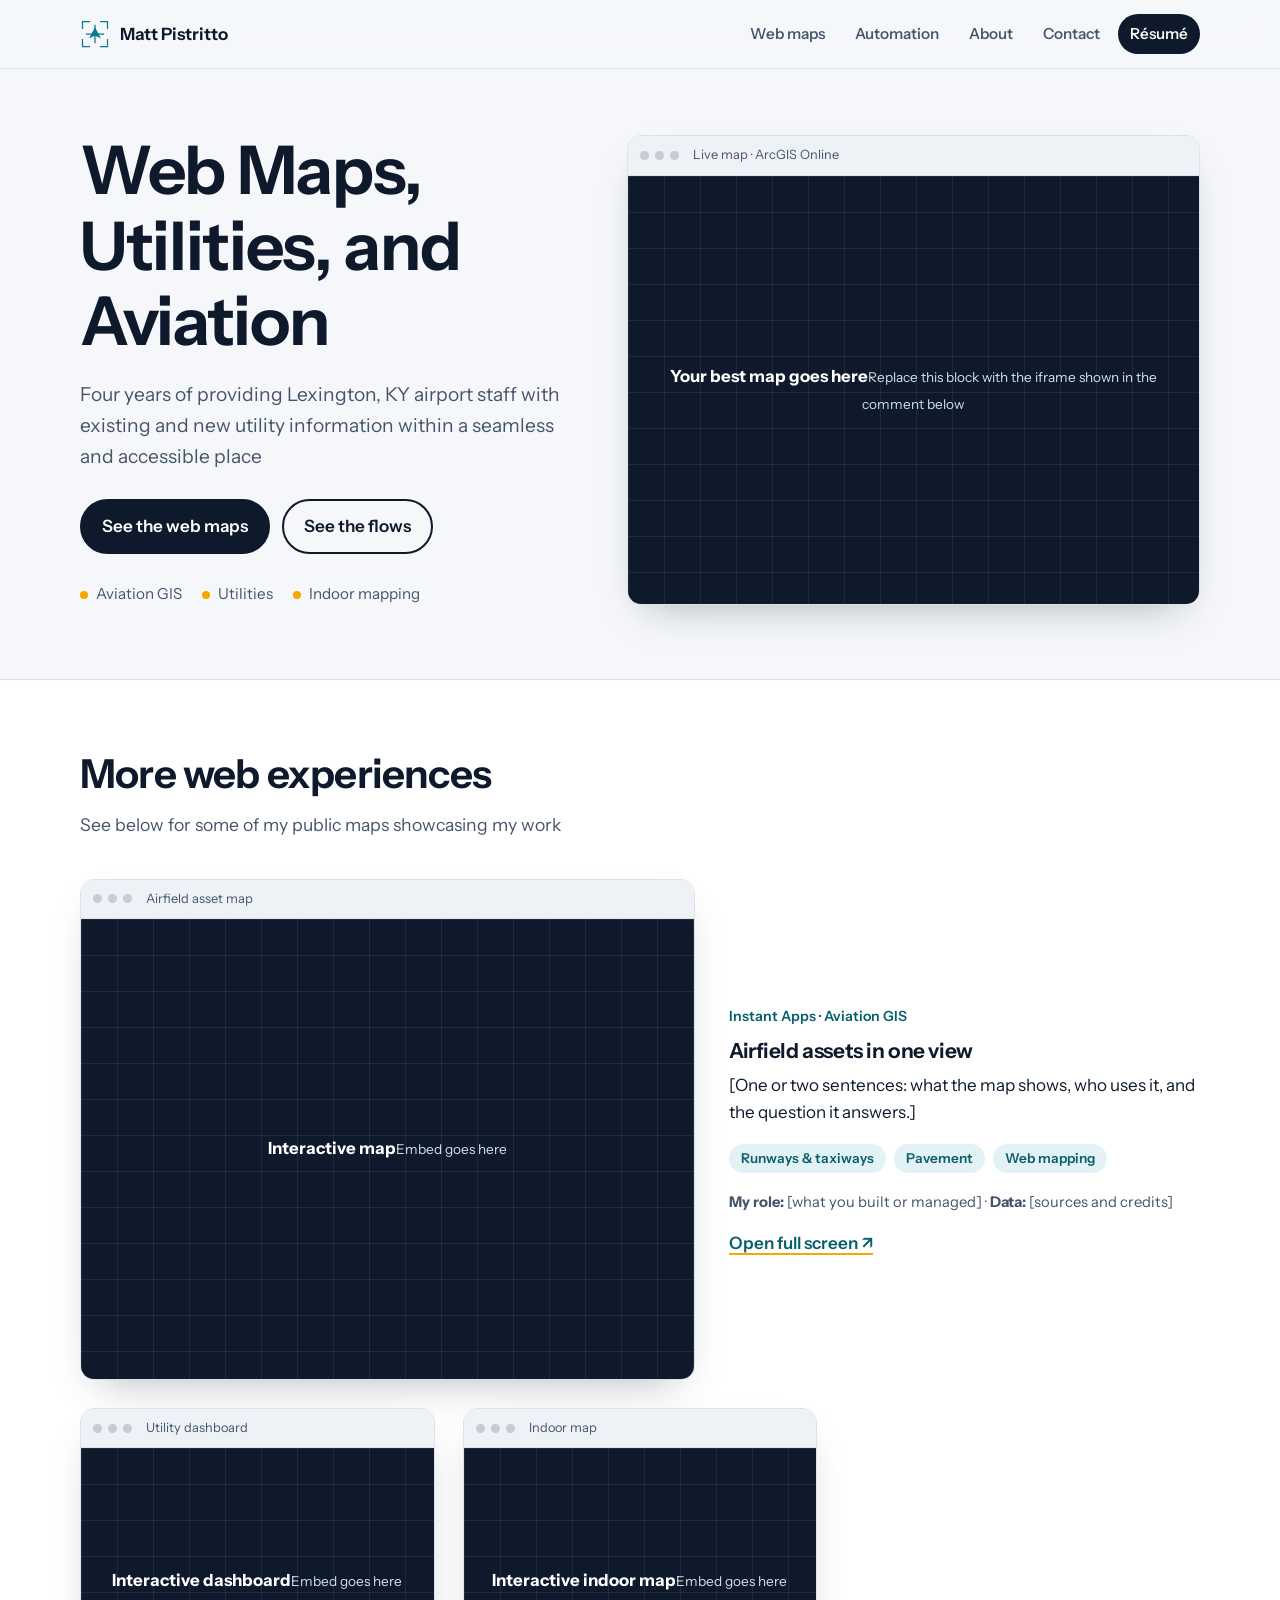
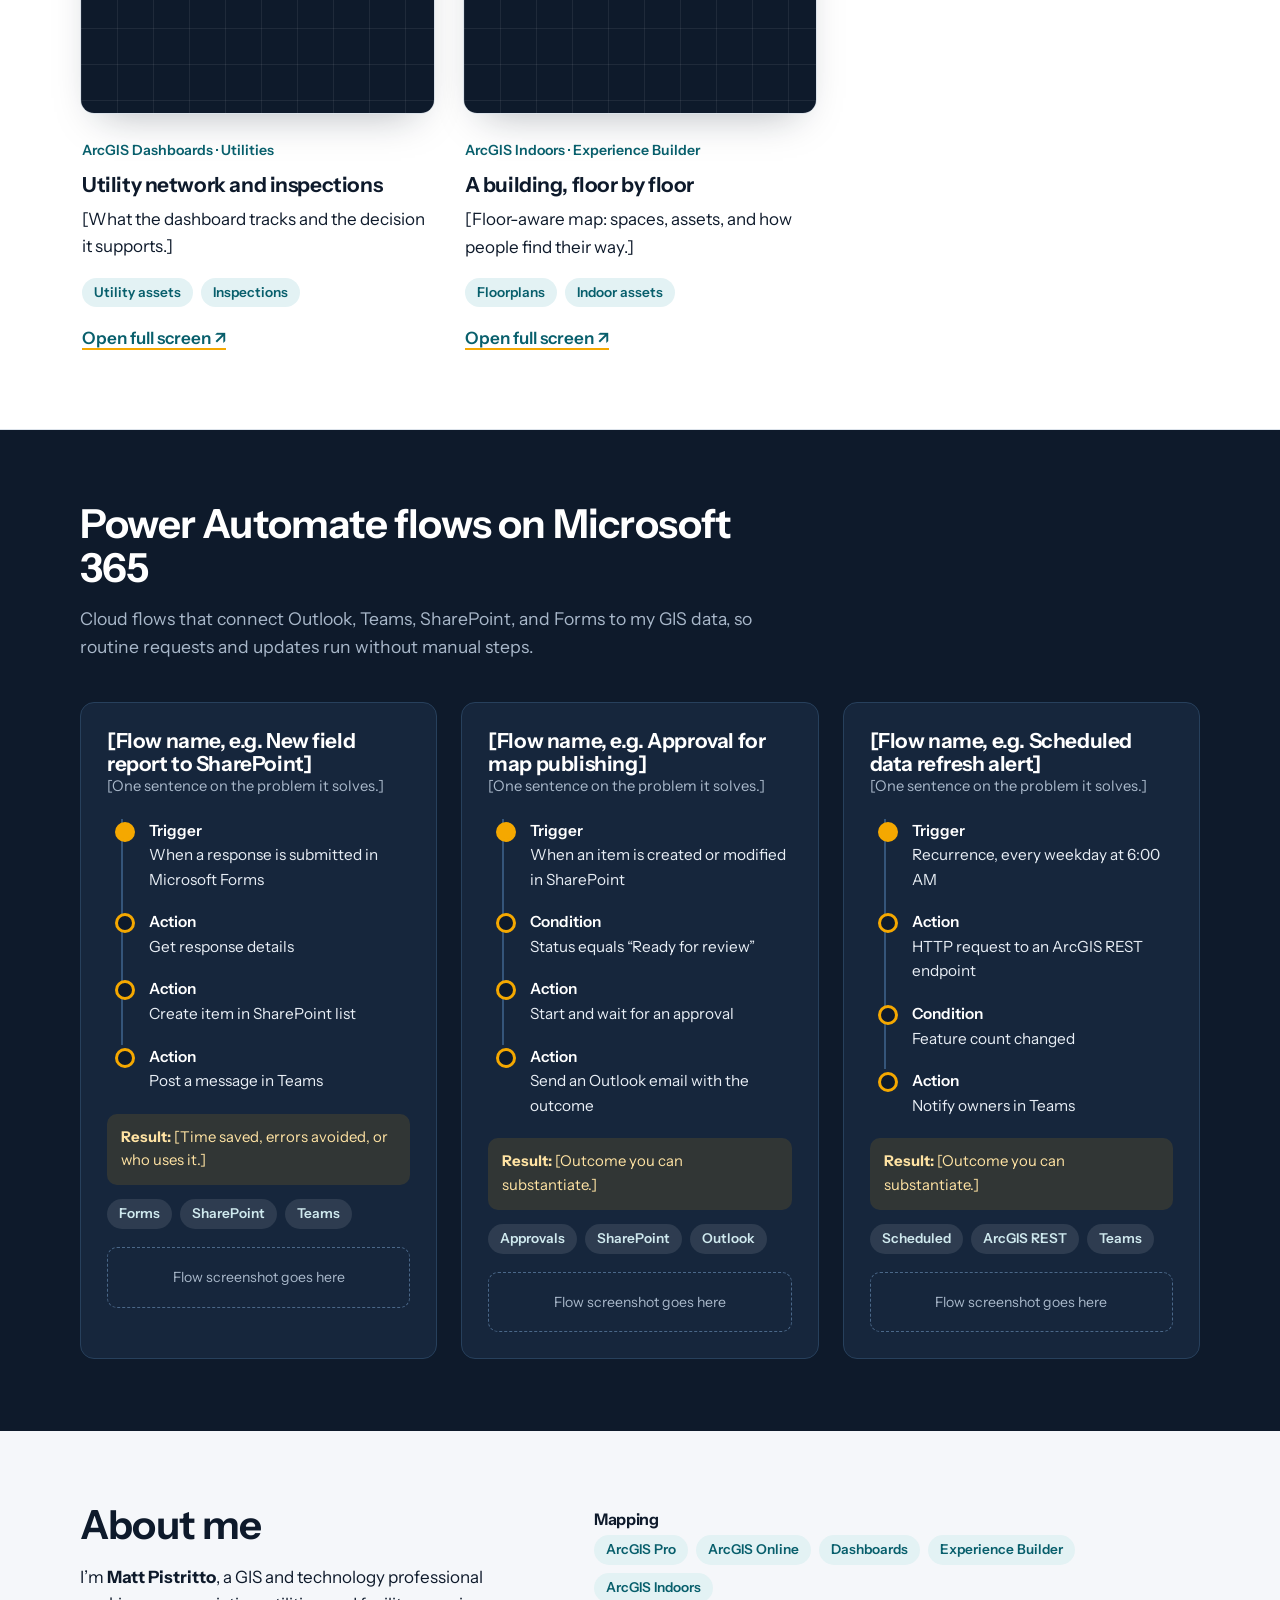
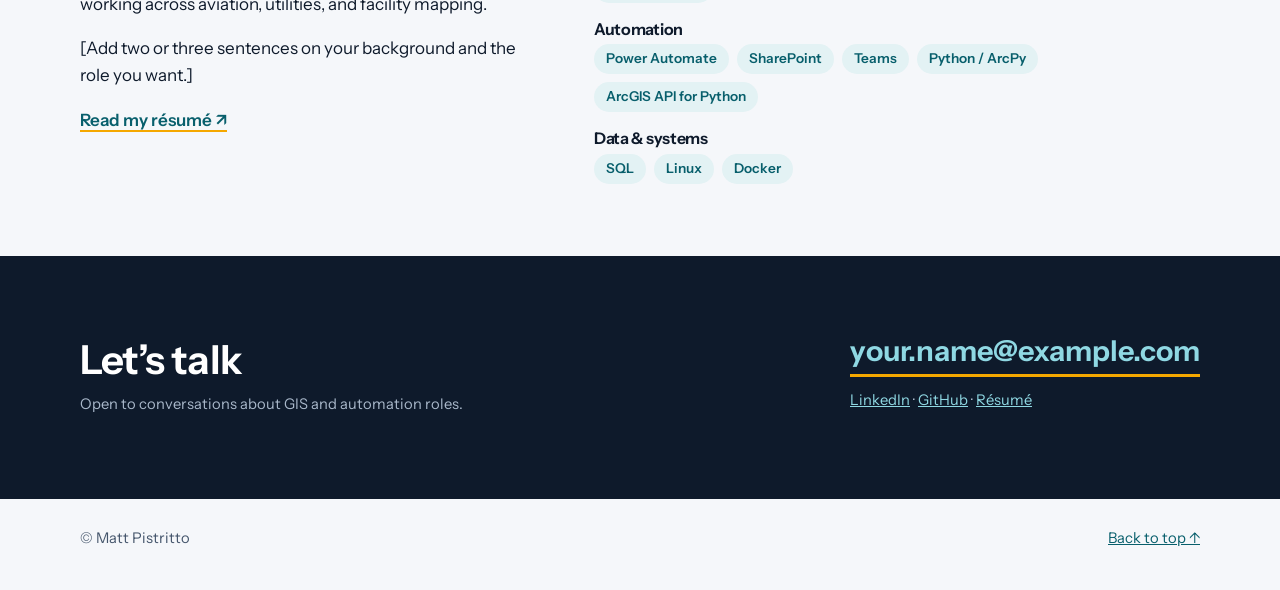
==== commit c11e1db3: "Refactored some initial language" ====
--- a/index.html
+++ b/index.html
@@ -3,7 +3,7 @@
 <head>
   <meta charset="utf-8">
   <meta name="viewport" content="width=device-width, initial-scale=1">
-  <title>Matt Pistritto — Portfolio</title>
+  <title>Matt Pistritto — GIS Portfolio</title>
   <meta name="description" content="Web maps published on ArcGIS Online and Power Automate workflows on Microsoft 365, by Matt Pistritto.">
   <meta name="theme-color" content="#f5f7fa">
   <link rel="icon" href="assets/favicon.svg" type="image/svg+xml">
@@ -27,8 +27,8 @@
   <main id="main">
     <section class="hero wrap" aria-labelledby="hero-title">
       <div>
-        <h1 id="hero-title">GIS maps, and the workflows that keep them running.</h1>
-        <p class="lead">I publish interactive web maps on ArcGIS Online and automate the processes around them with Power Automate on Microsoft 365. Everything here is live, so you can open it and try it.</p>
+        <h1 id="hero-title">Web Maps, Utilities, and Aviation</h1>
+        <p class="lead">Four years of providing Lexington, KY airport staff with existing and new utility information within a seamless and accessible place</p>
         <div class="hero-actions">
           <a class="btn primary" href="#maps">See the web maps</a>
           <a class="btn" href="#automation">See the flows</a>
@@ -46,8 +46,8 @@
 
     <section class="band" id="maps" aria-labelledby="maps-title"><div class="wrap section">
       <div class="section-head">
-        <h2 id="maps-title">Web maps on ArcGIS Online</h2>
-        <p>Each map is published and shared publicly. Pan, zoom, and click features right on this page, or open the full app.</p>
+        <h2 id="maps-title">More web experiences</h2>
+        <p>See below for some of my public maps showcasing my work</p>
       </div>
       <!-- HOW TO ADD A MAP: In ArcGIS Online, share the app or map with Everyone (public), open it, choose Share > Embed, and copy the iframe src URL.
            Delete the placeholder div, uncomment the iframe, and paste the URL in both places (iframe and "Open full screen"). -->
